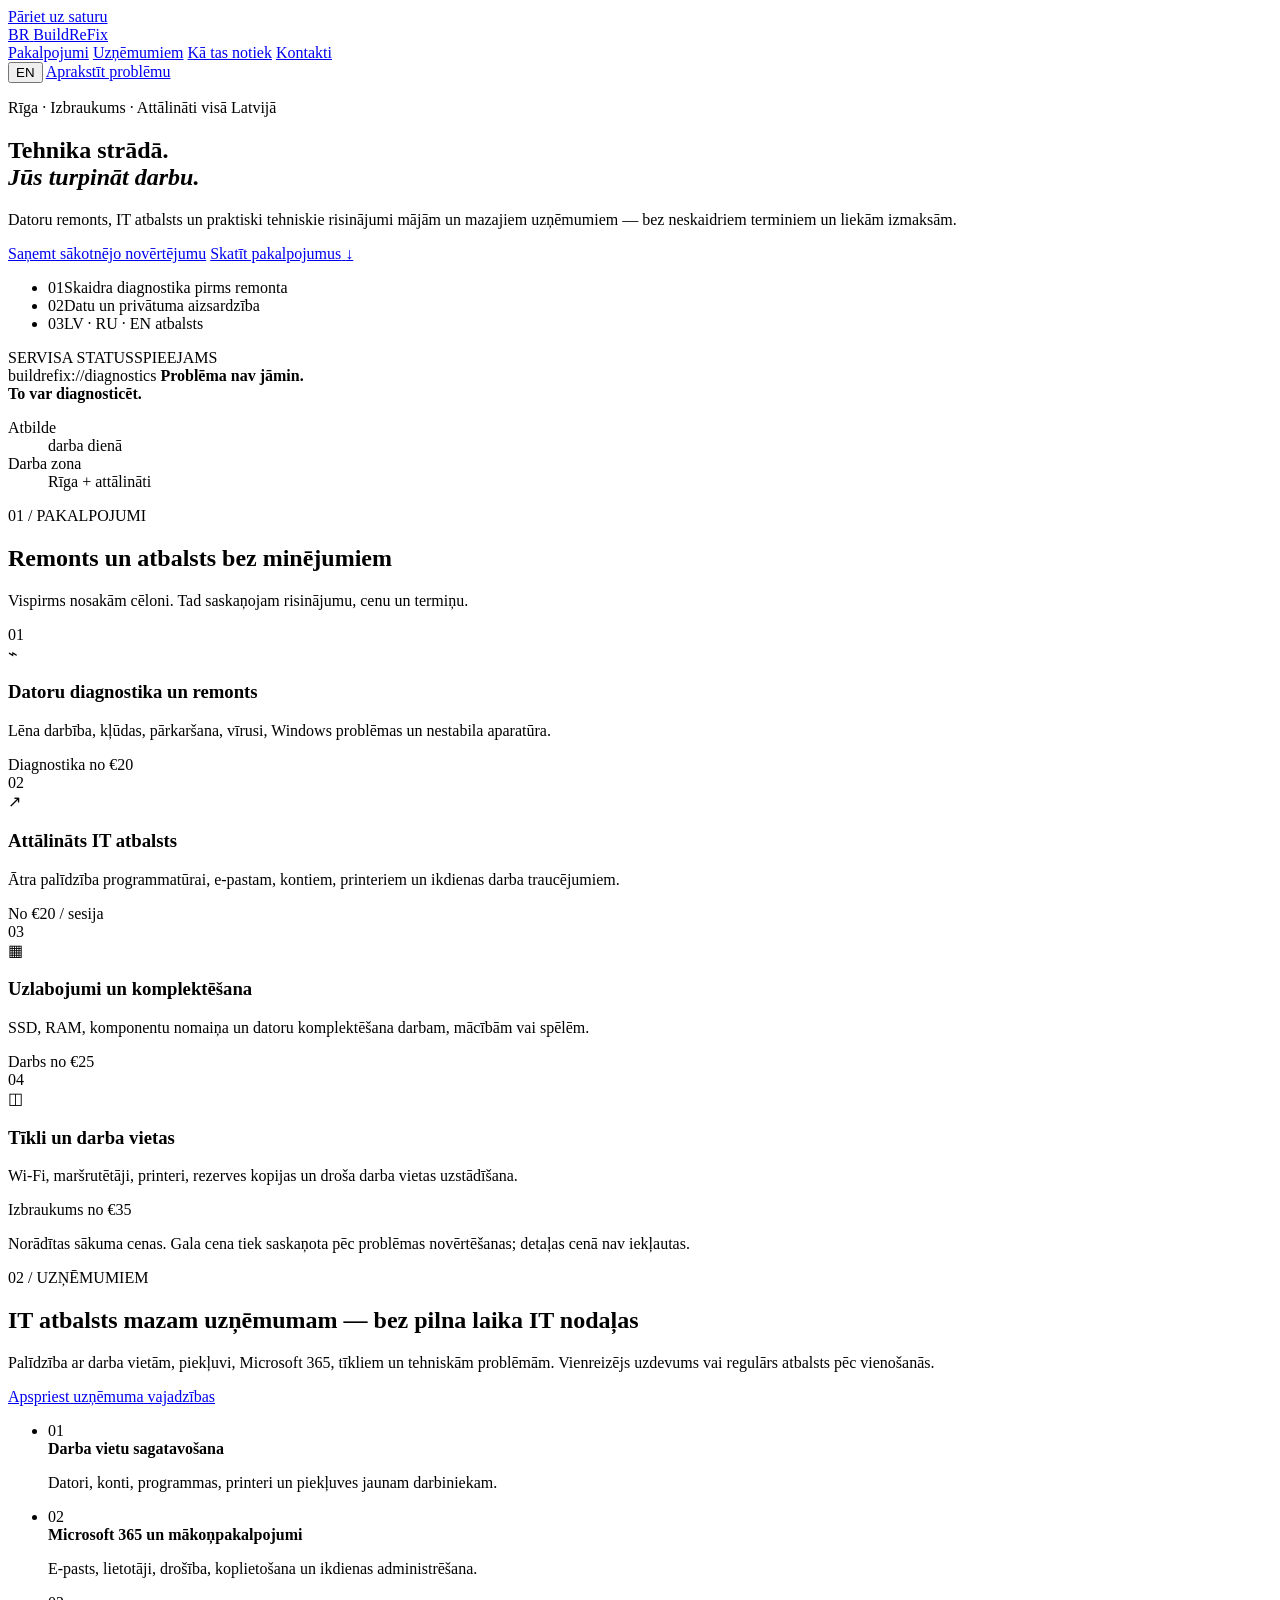
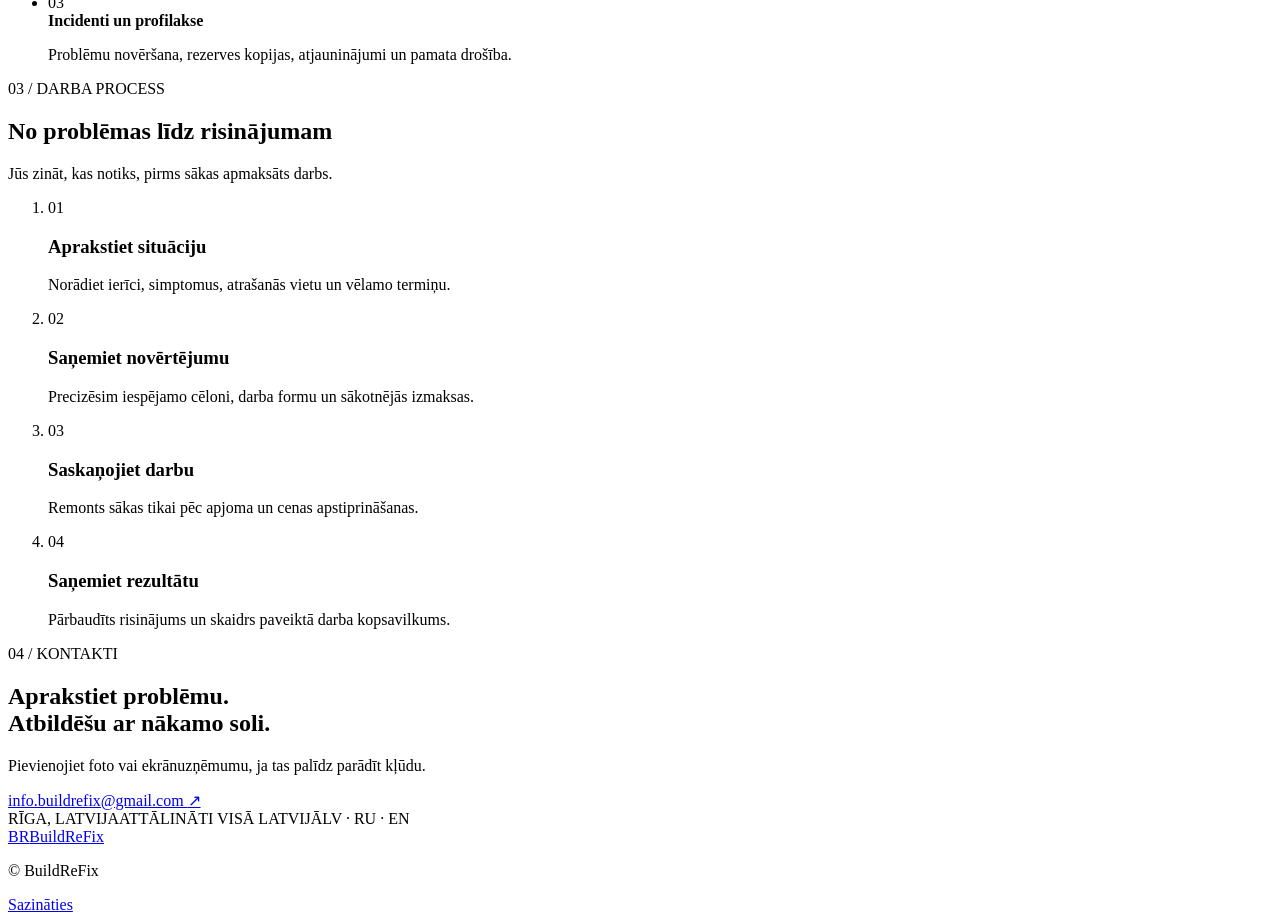
==== index.html @ 912d26d1 "Create Latvia-focused BuildReFix website" ====
<!doctype html>
<html lang="lv">
<head>
  <meta charset="utf-8">
  <meta name="viewport" content="width=device-width, initial-scale=1">
  <meta name="theme-color" content="#07110f">
  <meta name="description" content="BuildReFix — datoru remonts, IT atbalsts un tehniskie risinājumi privātpersonām un uzņēmumiem Rīgā un attālināti visā Latvijā.">
  <title>BuildReFix — IT atbalsts un datoru remonts Latvijā</title>
  <link rel="icon" href="favicon.svg" type="image/svg+xml">
  <link rel="stylesheet" href="styles.css">
  <script src="script.js" defer></script>
</head>
<body>
  <a class="skip-link" href="#main">Pāriet uz saturu</a>
  <header class="site-header">
    <a class="brand" href="#top" aria-label="BuildReFix sākumlapa">
      <span class="brand-mark" aria-hidden="true">BR</span>
      <span>Build<span>ReFix</span></span>
    </a>
    <nav aria-label="Galvenā navigācija">
      <a href="#services" data-i18n="navServices">Pakalpojumi</a>
      <a href="#business" data-i18n="navBusiness">Uzņēmumiem</a>
      <a href="#process" data-i18n="navProcess">Kā tas notiek</a>
      <a href="#contact" data-i18n="navContact">Kontakti</a>
    </nav>
    <div class="header-actions">
      <button class="lang-switch" type="button" aria-label="Switch to English" aria-pressed="false">EN</button>
      <a class="button button-small" href="mailto:info.buildrefix@gmail.com?subject=BuildReFix%20pakalpojuma%20pieprasījums" data-i18n="headerCta">Aprakstīt problēmu</a>
    </div>
  </header>

  <main id="main">
    <section class="hero" id="top">
      <div class="hero-copy">
        <p class="eyebrow"><span></span><span data-i18n="eyebrow">Rīga · Izbraukums · Attālināti visā Latvijā</span></p>
        <h1 data-i18n="heroTitle">Tehnika strādā.<br><em>Jūs turpināt darbu.</em></h1>
        <p class="hero-lead" data-i18n="heroLead">Datoru remonts, IT atbalsts un praktiski tehniskie risinājumi mājām un mazajiem uzņēmumiem — bez neskaidriem terminiem un liekām izmaksām.</p>
        <div class="hero-actions">
          <a class="button" href="mailto:info.buildrefix@gmail.com?subject=BuildReFix%20pakalpojuma%20pieprasījums" data-i18n="heroCta">Saņemt sākotnējo novērtējumu</a>
          <a class="text-link" href="#services"><span data-i18n="viewServices">Skatīt pakalpojumus</span> <span aria-hidden="true">↓</span></a>
        </div>
        <ul class="trust-list" aria-label="Service benefits">
          <li><span>01</span><span data-i18n="trustOne">Skaidra diagnostika pirms remonta</span></li>
          <li><span>02</span><span data-i18n="trustTwo">Datu un privātuma aizsardzība</span></li>
          <li><span>03</span><span data-i18n="trustThree">LV · RU · EN atbalsts</span></li>
        </ul>
      </div>
      <div class="hero-panel" aria-label="BuildReFix service status">
        <div class="panel-top"><span data-i18n="panelLabel">SERVISA STATUSS</span><span class="status"><i></i><span data-i18n="available">PIEEJAMS</span></span></div>
        <div class="diagnostic-display">
          <div class="scan-line"></div>
          <span class="terminal-prompt">buildrefix://diagnostics</span>
          <strong data-i18n="panelTitle">Problēma nav jāmin.<br>To var diagnosticēt.</strong>
          <div class="signal-grid" aria-hidden="true"><i></i><i></i><i></i><i></i><i></i><i></i><i></i><i></i><i></i><i></i><i></i><i></i></div>
        </div>
        <dl class="response-stats">
          <div><dt data-i18n="response">Atbilde</dt><dd data-i18n="responseValue">darba dienā</dd></div>
          <div><dt data-i18n="coverage">Darba zona</dt><dd data-i18n="coverageValue">Rīga + attālināti</dd></div>
        </dl>
      </div>
    </section>

    <section class="section" id="services">
      <div class="section-heading">
        <p class="section-index">01 / <span data-i18n="servicesIndex">PAKALPOJUMI</span></p>
        <div><h2 data-i18n="servicesTitle">Remonts un atbalsts bez minējumiem</h2><p data-i18n="servicesLead">Vispirms nosakām cēloni. Tad saskaņojam risinājumu, cenu un termiņu.</p></div>
      </div>
      <div class="service-grid">
        <article class="service-card featured">
          <span class="service-no">01</span><div class="service-icon" aria-hidden="true">⌁</div>
          <h3 data-i18n="s1Title">Datoru diagnostika un remonts</h3>
          <p data-i18n="s1Text">Lēna darbība, kļūdas, pārkaršana, vīrusi, Windows problēmas un nestabila aparatūra.</p>
          <span class="price" data-i18n="s1Price">Diagnostika no €20</span>
        </article>
        <article class="service-card">
          <span class="service-no">02</span><div class="service-icon" aria-hidden="true">↗</div>
          <h3 data-i18n="s2Title">Attālināts IT atbalsts</h3>
          <p data-i18n="s2Text">Ātra palīdzība programmatūrai, e-pastam, kontiem, printeriem un ikdienas darba traucējumiem.</p>
          <span class="price" data-i18n="s2Price">No €20 / sesija</span>
        </article>
        <article class="service-card">
          <span class="service-no">03</span><div class="service-icon" aria-hidden="true">▦</div>
          <h3 data-i18n="s3Title">Uzlabojumi un komplektēšana</h3>
          <p data-i18n="s3Text">SSD, RAM, komponentu nomaiņa un datoru komplektēšana darbam, mācībām vai spēlēm.</p>
          <span class="price" data-i18n="s3Price">Darbs no €25</span>
        </article>
        <article class="service-card">
          <span class="service-no">04</span><div class="service-icon" aria-hidden="true">◫</div>
          <h3 data-i18n="s4Title">Tīkli un darba vietas</h3>
          <p data-i18n="s4Text">Wi‑Fi, maršrutētāji, printeri, rezerves kopijas un droša darba vietas uzstādīšana.</p>
          <span class="price" data-i18n="s4Price">Izbraukums no €35</span>
        </article>
      </div>
      <p class="price-note" data-i18n="priceNote">Norādītas sākuma cenas. Gala cena tiek saskaņota pēc problēmas novērtēšanas; detaļas cenā nav iekļautas.</p>
    </section>

    <section class="business" id="business">
      <div class="business-copy">
        <p class="section-index light">02 / <span data-i18n="businessIndex">UZŅĒMUMIEM</span></p>
        <h2 data-i18n="businessTitle">IT atbalsts mazam uzņēmumam — bez pilna laika IT nodaļas</h2>
        <p data-i18n="businessLead">Palīdzība ar darba vietām, piekļuvi, Microsoft 365, tīkliem un tehniskām problēmām. Vienreizējs uzdevums vai regulārs atbalsts pēc vienošanās.</p>
        <a class="button button-light" href="mailto:info.buildrefix@gmail.com?subject=BuildReFix%20B2B%20IT%20atbalsts" data-i18n="businessCta">Apspriest uzņēmuma vajadzības</a>
      </div>
      <ul class="business-list">
        <li><span>01</span><div><strong data-i18n="b1Title">Darba vietu sagatavošana</strong><p data-i18n="b1Text">Datori, konti, programmas, printeri un piekļuves jaunam darbiniekam.</p></div></li>
        <li><span>02</span><div><strong data-i18n="b2Title">Microsoft 365 un mākoņpakalpojumi</strong><p data-i18n="b2Text">E-pasts, lietotāji, drošība, koplietošana un ikdienas administrēšana.</p></div></li>
        <li><span>03</span><div><strong data-i18n="b3Title">Incidenti un profilakse</strong><p data-i18n="b3Text">Problēmu novēršana, rezerves kopijas, atjauninājumi un pamata drošība.</p></div></li>
      </ul>
    </section>

    <section class="section process" id="process">
      <div class="section-heading">
        <p class="section-index">03 / <span data-i18n="processIndex">DARBA PROCESS</span></p>
        <div><h2 data-i18n="processTitle">No problēmas līdz risinājumam</h2><p data-i18n="processLead">Jūs zināt, kas notiks, pirms sākas apmaksāts darbs.</p></div>
      </div>
      <ol class="steps">
        <li><span>01</span><h3 data-i18n="p1Title">Aprakstiet situāciju</h3><p data-i18n="p1Text">Norādiet ierīci, simptomus, atrašanās vietu un vēlamo termiņu.</p></li>
        <li><span>02</span><h3 data-i18n="p2Title">Saņemiet novērtējumu</h3><p data-i18n="p2Text">Precizēsim iespējamo cēloni, darba formu un sākotnējās izmaksas.</p></li>
        <li><span>03</span><h3 data-i18n="p3Title">Saskaņojiet darbu</h3><p data-i18n="p3Text">Remonts sākas tikai pēc apjoma un cenas apstiprināšanas.</p></li>
        <li><span>04</span><h3 data-i18n="p4Title">Saņemiet rezultātu</h3><p data-i18n="p4Text">Pārbaudīts risinājums un skaidrs paveiktā darba kopsavilkums.</p></li>
      </ol>
    </section>

    <section class="contact" id="contact">
      <p class="section-index light">04 / <span data-i18n="contactIndex">KONTAKTI</span></p>
      <div class="contact-main">
        <div><h2 data-i18n="contactTitle">Aprakstiet problēmu.<br>Atbildēšu ar nākamo soli.</h2><p data-i18n="contactLead">Pievienojiet foto vai ekrānuzņēmumu, ja tas palīdz parādīt kļūdu.</p></div>
        <a class="email-link" href="mailto:info.buildrefix@gmail.com?subject=BuildReFix%20pakalpojuma%20pieprasījums">info.buildrefix@gmail.com <span aria-hidden="true">↗</span></a>
      </div>
      <div class="contact-meta"><span>RĪGA, LATVIJA</span><span data-i18n="remote">ATTĀLINĀTI VISĀ LATVIJĀ</span><span>LV · RU · EN</span></div>
    </section>
  </main>

  <footer><a class="brand footer-brand" href="#top"><span class="brand-mark">BR</span><span>Build<span>ReFix</span></span></a><p>© <span id="year"></span> BuildReFix</p><a href="mailto:info.buildrefix@gmail.com" data-i18n="footerContact">Sazināties</a></footer>
</body>
</html>
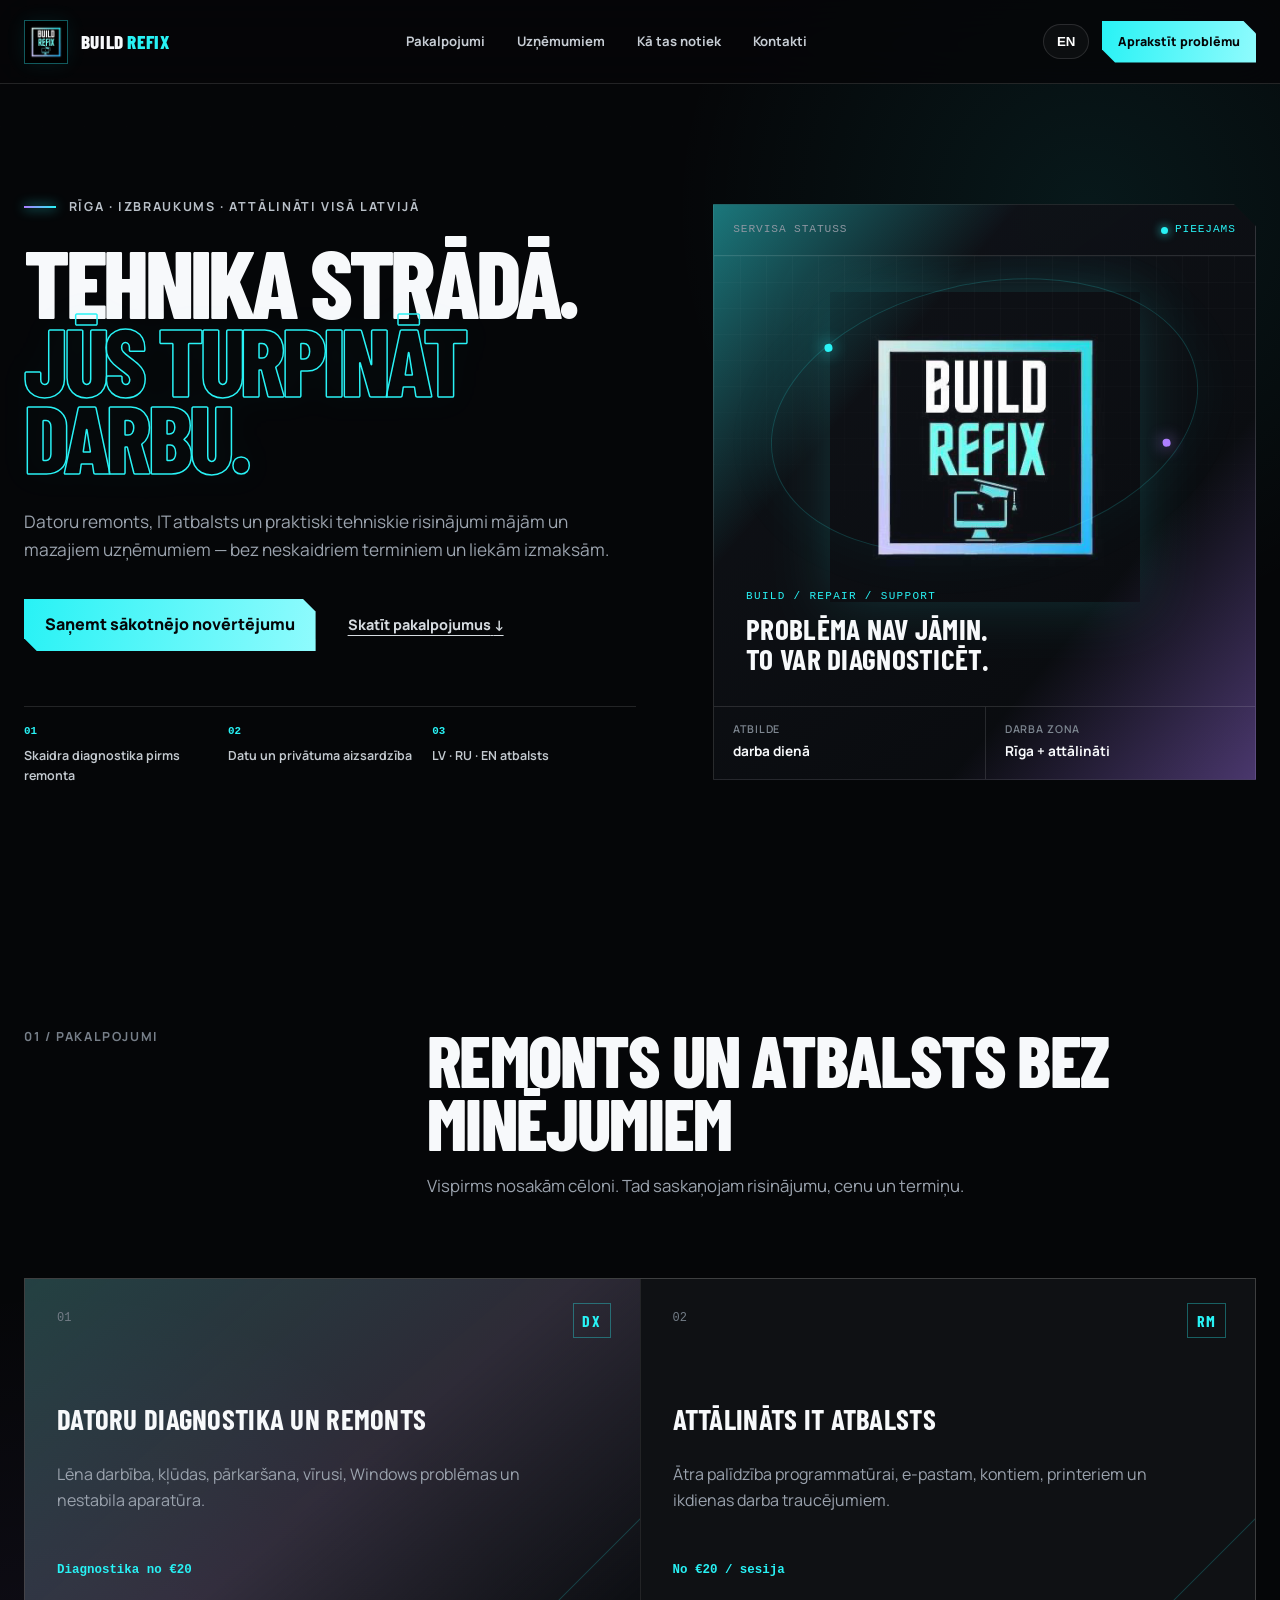
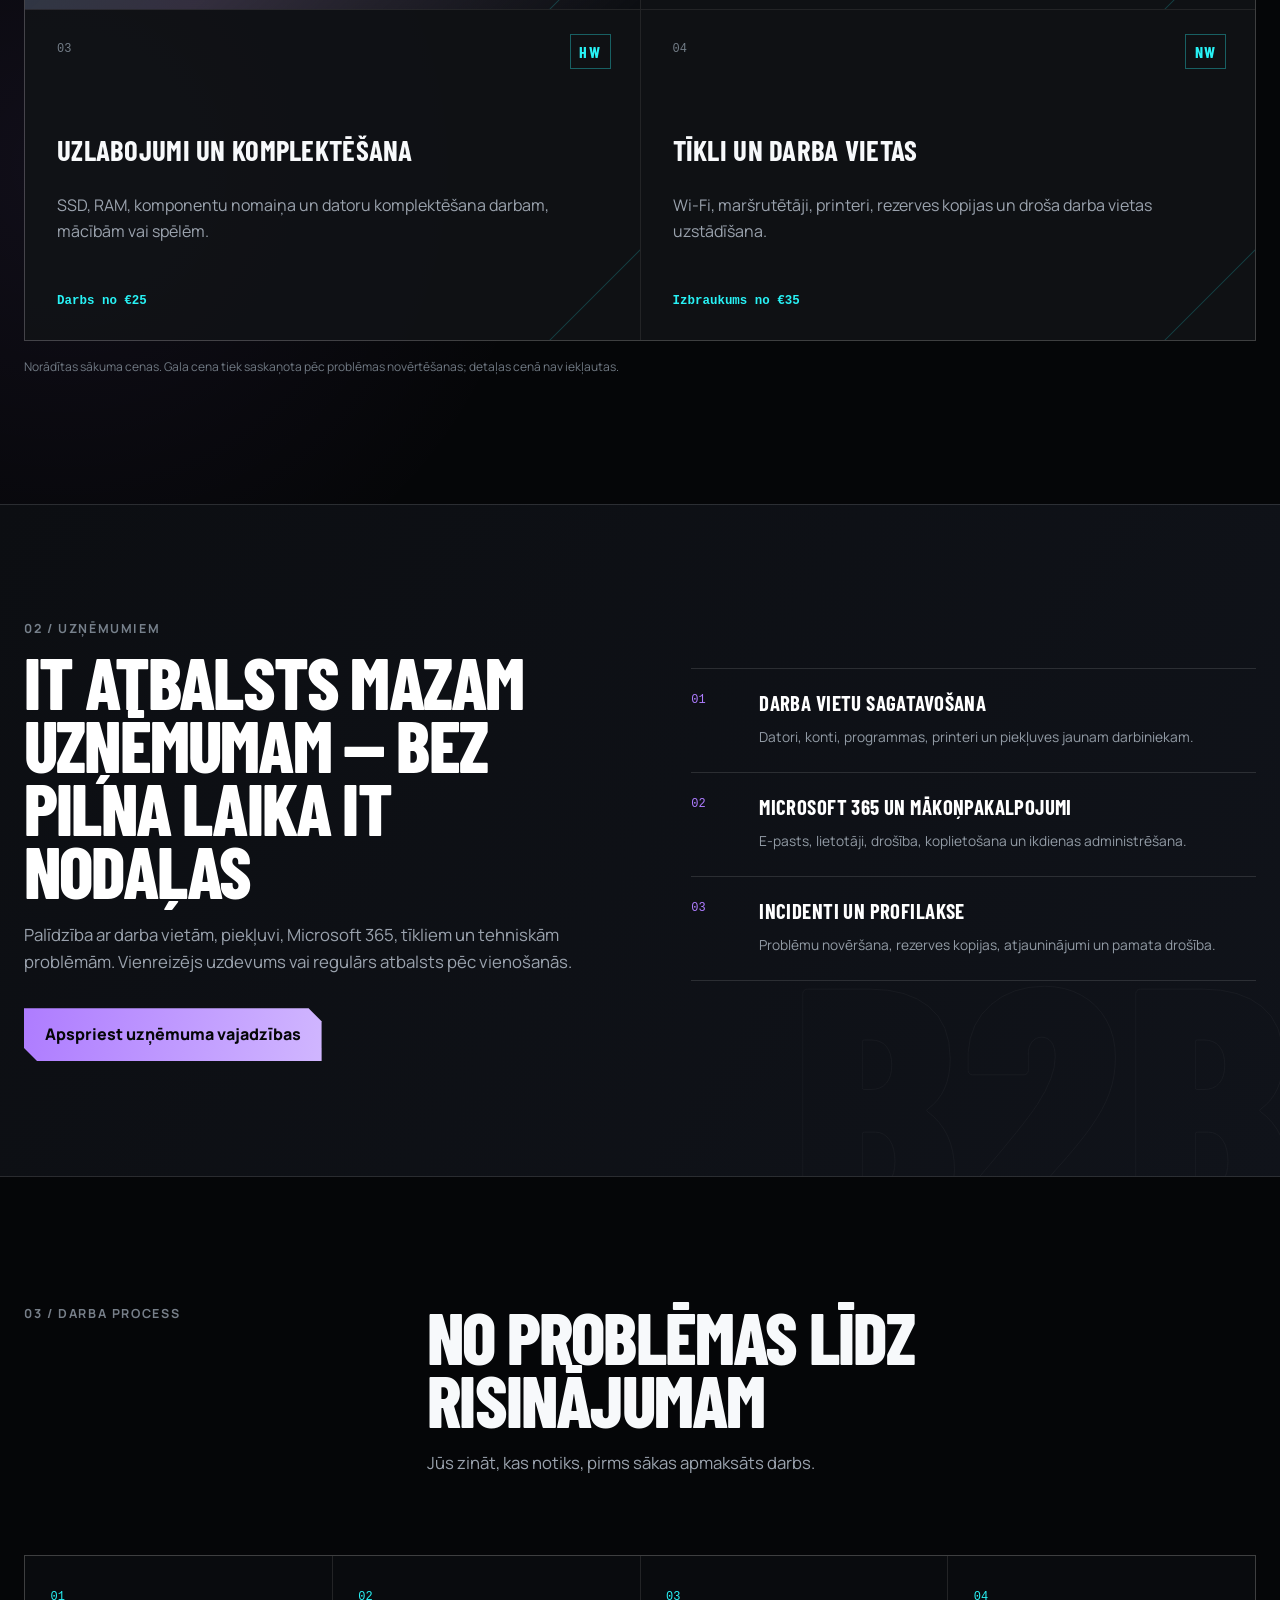
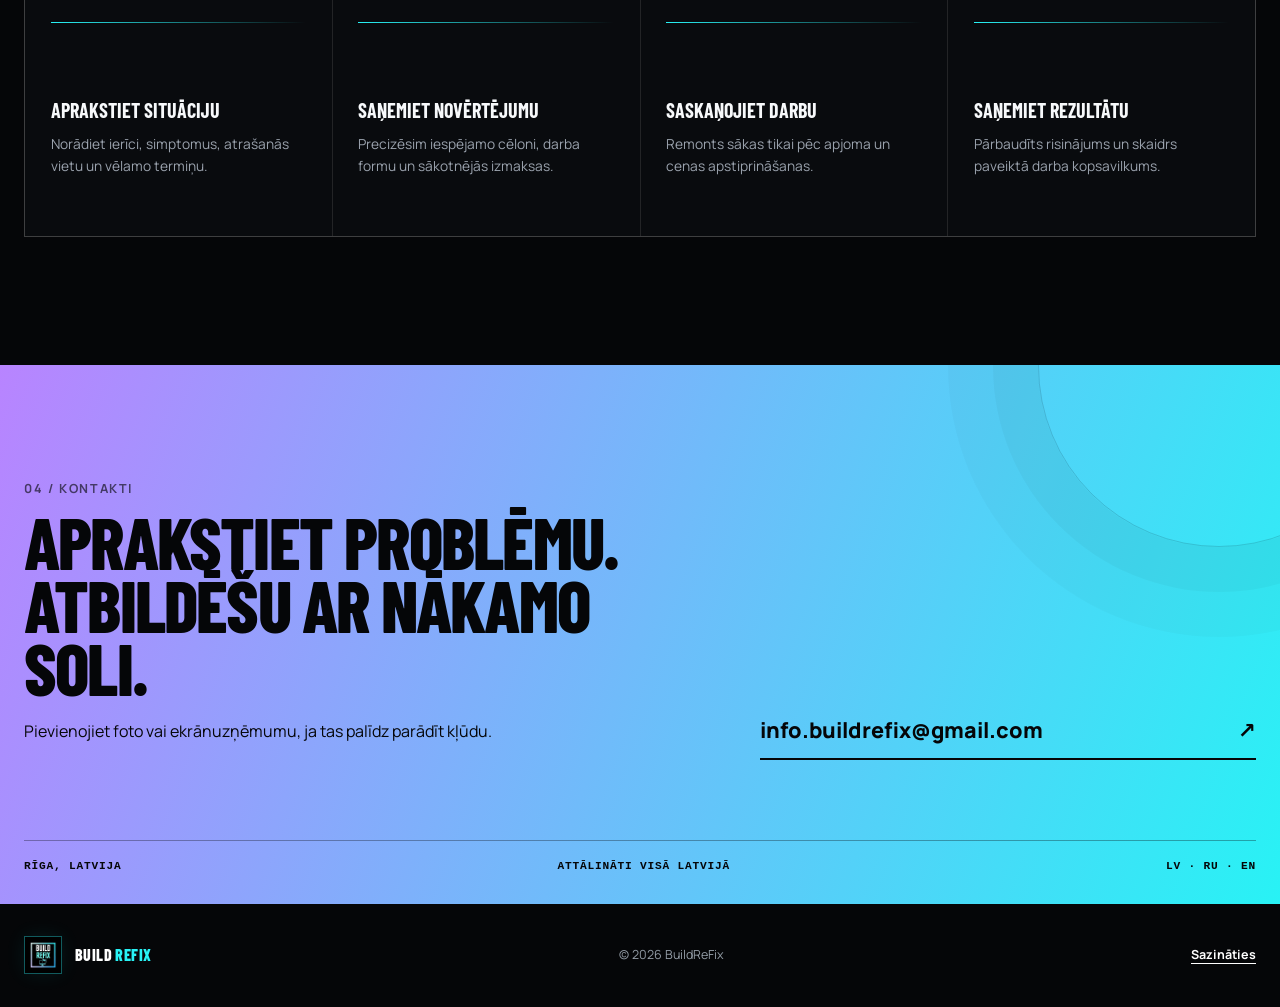
==== commit d057b6a0: "Redesign BuildReFix around original brand identity" ====
--- a/index.html
+++ b/index.html
@@ -3,7 +3,7 @@
 <head>
   <meta charset="utf-8">
   <meta name="viewport" content="width=device-width, initial-scale=1">
-  <meta name="theme-color" content="#07110f">
+  <meta name="theme-color" content="#050608">
   <meta name="description" content="BuildReFix — datoru remonts, IT atbalsts un tehniskie risinājumi privātpersonām un uzņēmumiem Rīgā un attālināti visā Latvijā.">
   <title>BuildReFix — IT atbalsts un datoru remonts Latvijā</title>
   <link rel="icon" href="favicon.svg" type="image/svg+xml">
@@ -14,8 +14,8 @@
   <a class="skip-link" href="#main">Pāriet uz saturu</a>
   <header class="site-header">
     <a class="brand" href="#top" aria-label="BuildReFix sākumlapa">
-      <span class="brand-mark" aria-hidden="true">BR</span>
-      <span>Build<span>ReFix</span></span>
+      <img src="buildrefix-logo.png" alt="" width="44" height="44">
+      <span>BUILD<span>REFIX</span></span>
     </a>
     <nav aria-label="Galvenā navigācija">
       <a href="#services" data-i18n="navServices">Pakalpojumi</a>
@@ -48,10 +48,10 @@
       <div class="hero-panel" aria-label="BuildReFix service status">
         <div class="panel-top"><span data-i18n="panelLabel">SERVISA STATUSS</span><span class="status"><i></i><span data-i18n="available">PIEEJAMS</span></span></div>
         <div class="diagnostic-display">
-          <div class="scan-line"></div>
-          <span class="terminal-prompt">buildrefix://diagnostics</span>
+          <div class="logo-orbit" aria-hidden="true"><span></span><span></span></div>
+          <img class="hero-logo" src="buildrefix-logo.png" width="352" height="352" alt="Build ReFix — technical repairs and IT support">
+          <span class="terminal-prompt">BUILD / REPAIR / SUPPORT</span>
           <strong data-i18n="panelTitle">Problēma nav jāmin.<br>To var diagnosticēt.</strong>
-          <div class="signal-grid" aria-hidden="true"><i></i><i></i><i></i><i></i><i></i><i></i><i></i><i></i><i></i><i></i><i></i><i></i></div>
         </div>
         <dl class="response-stats">
           <div><dt data-i18n="response">Atbilde</dt><dd data-i18n="responseValue">darba dienā</dd></div>
@@ -67,25 +67,25 @@
       </div>
       <div class="service-grid">
         <article class="service-card featured">
-          <span class="service-no">01</span><div class="service-icon" aria-hidden="true">⌁</div>
+          <span class="service-no">01</span><div class="service-icon" aria-hidden="true">DX</div>
           <h3 data-i18n="s1Title">Datoru diagnostika un remonts</h3>
           <p data-i18n="s1Text">Lēna darbība, kļūdas, pārkaršana, vīrusi, Windows problēmas un nestabila aparatūra.</p>
           <span class="price" data-i18n="s1Price">Diagnostika no €20</span>
         </article>
         <article class="service-card">
-          <span class="service-no">02</span><div class="service-icon" aria-hidden="true">↗</div>
+          <span class="service-no">02</span><div class="service-icon" aria-hidden="true">RM</div>
           <h3 data-i18n="s2Title">Attālināts IT atbalsts</h3>
           <p data-i18n="s2Text">Ātra palīdzība programmatūrai, e-pastam, kontiem, printeriem un ikdienas darba traucējumiem.</p>
           <span class="price" data-i18n="s2Price">No €20 / sesija</span>
         </article>
         <article class="service-card">
-          <span class="service-no">03</span><div class="service-icon" aria-hidden="true">▦</div>
+          <span class="service-no">03</span><div class="service-icon" aria-hidden="true">HW</div>
           <h3 data-i18n="s3Title">Uzlabojumi un komplektēšana</h3>
           <p data-i18n="s3Text">SSD, RAM, komponentu nomaiņa un datoru komplektēšana darbam, mācībām vai spēlēm.</p>
           <span class="price" data-i18n="s3Price">Darbs no €25</span>
         </article>
         <article class="service-card">
-          <span class="service-no">04</span><div class="service-icon" aria-hidden="true">◫</div>
+          <span class="service-no">04</span><div class="service-icon" aria-hidden="true">NW</div>
           <h3 data-i18n="s4Title">Tīkli un darba vietas</h3>
           <p data-i18n="s4Text">Wi‑Fi, maršrutētāji, printeri, rezerves kopijas un droša darba vietas uzstādīšana.</p>
           <span class="price" data-i18n="s4Price">Izbraukums no €35</span>
@@ -131,6 +131,6 @@
     </section>
   </main>
 
-  <footer><a class="brand footer-brand" href="#top"><span class="brand-mark">BR</span><span>Build<span>ReFix</span></span></a><p>© <span id="year"></span> BuildReFix</p><a href="mailto:info.buildrefix@gmail.com" data-i18n="footerContact">Sazināties</a></footer>
+  <footer><a class="brand footer-brand" href="#top"><img src="buildrefix-logo.png" alt="" width="40" height="40"><span>BUILD<span>REFIX</span></span></a><p>© <span id="year"></span> BuildReFix</p><a href="mailto:info.buildrefix@gmail.com" data-i18n="footerContact">Sazināties</a></footer>
 </body>
 </html>
--- a/styles.css
+++ b/styles.css
@@ -0,0 +1,3 @@
+@import url('https://fonts.googleapis.com/css2?family=Barlow+Condensed:wght@600;700;800&family=Manrope:wght@400;500;600;700&display=swap');
+
+:root{--bg:#050608;--panel:#0c0e12;--text:#f7f9fb;--muted:#9ba3ae;--line:rgba(255,255,255,.12);--cyan:#28f2f5;--violet:#ae7cff;--max:1280px;--display:"Barlow Condensed",Impact,sans-serif;--body:"Manrope",system-ui,sans-serif}*{box-sizing:border-box}html{scroll-behavior:smooth}body{margin:0;background:var(--bg);color:var(--text);font-family:var(--body);font-size:16px;line-height:1.6;overflow-x:hidden;background-image:radial-gradient(circle at 85% 5%,rgba(40,242,245,.08),transparent 26rem),radial-gradient(circle at 5% 42%,rgba(174,124,255,.07),transparent 30rem)}body:before{content:"";position:fixed;inset:0;pointer-events:none;opacity:.2;background-image:linear-gradient(rgba(255,255,255,.025) 1px,transparent 1px),linear-gradient(90deg,rgba(255,255,255,.025) 1px,transparent 1px);background-size:42px 42px;mask-image:linear-gradient(to bottom,black,transparent 75%)}a{color:inherit}.skip-link{position:fixed;left:1rem;top:-5rem;background:var(--cyan);color:#050608;padding:.75rem 1rem;z-index:99}.skip-link:focus{top:1rem}.site-header{height:84px;display:flex;align-items:center;justify-content:space-between;gap:2rem;padding:0 max(24px,calc((100vw - var(--max))/2));border-bottom:1px solid var(--line);position:sticky;top:0;background:rgba(5,6,8,.8);backdrop-filter:blur(22px);z-index:20}.brand{display:flex;align-items:center;gap:.8rem;text-decoration:none;font:800 1.2rem/1 var(--display);letter-spacing:.035em}.brand img{display:block;width:44px;height:44px;object-fit:cover;border:1px solid rgba(40,242,245,.36);box-shadow:0 0 20px rgba(40,242,245,.08)}.brand>span>span{color:var(--cyan);margin-left:.16em}.site-header nav{display:flex;gap:2rem}.site-header nav a{text-decoration:none;font-size:.82rem;font-weight:700;color:#c7cdd4}.site-header nav a:hover{color:var(--cyan)}.header-actions{display:flex;align-items:center;gap:.8rem}.lang-switch{border:1px solid var(--line);border-radius:99px;background:rgba(255,255,255,.03);color:white;font-weight:750;padding:.55rem .8rem;cursor:pointer}.button{display:inline-flex;justify-content:center;align-items:center;min-height:52px;padding:.85rem 1.3rem;background:linear-gradient(100deg,var(--cyan),#8ffbfd);color:#050608;text-decoration:none;font-weight:800;border:0;clip-path:polygon(0 0,calc(100% - 13px) 0,100% 13px,100% 100%,13px 100%,0 calc(100% - 13px));transition:transform .2s ease,filter .2s ease}.button:hover{transform:translateY(-2px);filter:brightness(1.08)}.button-small{min-height:42px;padding:.55rem 1rem;font-size:.78rem}.hero{max-width:var(--max);min-height:calc(100vh - 84px);margin:auto;display:grid;grid-template-columns:1.06fr .94fr;gap:clamp(3rem,6vw,7rem);align-items:center;padding:clamp(4rem,8vw,7.5rem) 24px}.eyebrow,.section-index{font:700 .78rem/1.4 var(--body);letter-spacing:.13em;text-transform:uppercase}.eyebrow{display:flex;align-items:center;gap:.8rem;color:#b9c0c8}.eyebrow>span:first-child{width:32px;height:2px;background:linear-gradient(90deg,var(--violet),var(--cyan));box-shadow:0 0 12px var(--cyan)}h1,h2,h3,p{margin-top:0}h1{font:800 clamp(4rem,7.4vw,7.4rem)/.82 var(--display);text-transform:uppercase;letter-spacing:-.045em;margin:1.7rem 0 2rem;max-width:790px}h1 em{font-style:normal;color:transparent;-webkit-text-stroke:1.5px var(--cyan);filter:drop-shadow(0 0 15px rgba(40,242,245,.13))}.hero-lead{font-size:1.08rem;max-width:650px;color:var(--muted)}.hero-actions{display:flex;align-items:center;gap:2rem;margin:2.2rem 0 3.4rem}.text-link{font-size:.9rem;font-weight:750;text-underline-offset:5px;color:#d7dce1}.trust-list{list-style:none;padding:0;margin:0;display:grid;grid-template-columns:repeat(3,1fr);border-top:1px solid var(--line)}.trust-list li{padding:1rem .8rem 0 0;font-size:.78rem;font-weight:650;color:#c3c9cf}.trust-list li span{display:block}.trust-list li span:first-child{color:var(--cyan);font-family:monospace;font-size:.68rem;margin-bottom:.35rem}.hero-panel{position:relative;align-self:center;background:linear-gradient(145deg,rgba(17,20,26,.95),rgba(8,10,13,.98));border:1px solid rgba(255,255,255,.14);box-shadow:0 0 0 1px rgba(40,242,245,.04),0 40px 90px rgba(0,0,0,.55);clip-path:polygon(0 0,calc(100% - 22px) 0,100% 22px,100% 100%,0 100%)}.hero-panel:before{content:"";position:absolute;inset:-1px;background:linear-gradient(130deg,rgba(40,242,245,.45),transparent 30%,transparent 70%,rgba(174,124,255,.4));z-index:-1}.panel-top{display:flex;justify-content:space-between;padding:1rem 1.2rem;border-bottom:1px solid var(--line);font-family:monospace;font-size:.7rem;letter-spacing:.08em;color:#8d97a2}.status{display:flex;align-items:center;gap:.45rem;color:var(--cyan)}.status i{width:7px;height:7px;border-radius:50%;background:var(--cyan);box-shadow:0 0 10px var(--cyan)}.diagnostic-display{position:relative;min-height:450px;padding:2rem;overflow:hidden;display:flex;flex-direction:column;justify-content:flex-end}.diagnostic-display:after{content:"";position:absolute;inset:0;background:linear-gradient(rgba(255,255,255,.025) 1px,transparent 1px),linear-gradient(90deg,rgba(255,255,255,.025) 1px,transparent 1px);background-size:26px 26px;mask-image:linear-gradient(to bottom,black,transparent 75%)}.hero-logo{position:absolute;z-index:2;top:8%;left:50%;transform:translateX(-50%);width:min(68%,310px);height:auto;filter:drop-shadow(0 0 28px rgba(40,242,245,.16));mix-blend-mode:screen}.logo-orbit{position:absolute;inset:6% 10% 35%;z-index:1;border:1px solid rgba(40,242,245,.18);border-radius:50%;transform:rotate(-12deg);box-shadow:0 0 60px rgba(40,242,245,.05)}.logo-orbit span{position:absolute;width:8px;height:8px;border-radius:50%;background:var(--cyan);box-shadow:0 0 15px var(--cyan)}.logo-orbit span:first-child{top:11%;left:17%}.logo-orbit span:last-child{right:9%;bottom:24%;background:var(--violet);box-shadow:0 0 15px var(--violet)}.terminal-prompt,.diagnostic-display strong{position:relative;z-index:3}.terminal-prompt{color:var(--cyan);font:11px monospace;letter-spacing:.12em}.diagnostic-display strong{display:block;margin-top:.75rem;font:700 clamp(1.45rem,2.3vw,2.1rem)/1.03 var(--display);text-transform:uppercase;letter-spacing:.01em;max-width:420px}.response-stats{display:grid;grid-template-columns:1fr 1fr;margin:0;border-top:1px solid var(--line)}.response-stats div{padding:1rem 1.2rem}.response-stats div+div{border-left:1px solid var(--line)}.response-stats dt{font:600 .67rem/1.3 var(--body);color:#7e8791;text-transform:uppercase;letter-spacing:.08em}.response-stats dd{margin:.25rem 0 0;font-weight:700;font-size:.85rem}.section{max-width:var(--max);margin:auto;padding:clamp(6rem,10vw,9rem) 24px}.section-heading{display:grid;grid-template-columns:.6fr 1.4fr;gap:3rem;margin-bottom:3.8rem}.section-index{color:#777f89}.section-heading h2,.business h2,.contact h2{font:800 clamp(3rem,5.6vw,5.6rem)/.88 var(--display);text-transform:uppercase;letter-spacing:-.025em;margin-bottom:1.2rem}.section-heading p:not(.section-index){max-width:590px;color:var(--muted);font-size:1.05rem}.service-grid{display:grid;grid-template-columns:repeat(2,1fr);gap:1px;background:var(--line);border:1px solid var(--line)}.service-card{position:relative;padding:2rem;min-height:330px;background:rgba(12,14,18,.86);display:flex;flex-direction:column;overflow:hidden;transition:background .25s ease,transform .25s ease}.service-card:after{content:"";position:absolute;width:180px;height:180px;right:-110px;bottom:-110px;border:1px solid rgba(40,242,245,.2);transform:rotate(45deg)}.service-card:hover{background:#12161d;transform:translateY(-3px)}.service-card.featured{background:linear-gradient(140deg,rgba(40,242,245,.14),rgba(174,124,255,.08) 55%,#0c0e12)}.service-no{font:12px monospace;color:#737d87}.service-icon{position:absolute;right:1.8rem;top:1.5rem;font:700 1rem/1 var(--display);letter-spacing:.08em;color:var(--cyan);padding:.55rem;border:1px solid rgba(40,242,245,.35)}.service-card h3{font:700 1.8rem/1 var(--display);text-transform:uppercase;letter-spacing:.01em;margin-top:5rem;max-width:390px}.service-card p{color:var(--muted);max-width:500px}.price{font:700 .78rem monospace;margin-top:auto;color:var(--cyan)}.price-note{font-size:.75rem;color:#717a84;margin:1rem 0 0}.business{position:relative;background:linear-gradient(125deg,#0c0e12,#10131a);color:white;padding:clamp(6rem,9vw,8rem) max(24px,calc((100vw - var(--max))/2));display:grid;grid-template-columns:1fr 1fr;gap:clamp(3rem,8vw,8rem);border-top:1px solid var(--line);border-bottom:1px solid var(--line);overflow:hidden}.business:after{content:"B2B";position:absolute;right:-.04em;bottom:-.28em;font:800 clamp(14rem,28vw,28rem)/1 var(--display);color:transparent;-webkit-text-stroke:1px rgba(255,255,255,.035);pointer-events:none}.section-index.light{color:#77818c}.business-copy,.business-list{position:relative;z-index:1}.business-copy>p:not(.section-index){color:var(--muted);font-size:1.05rem;max-width:610px}.button-light{margin-top:1rem;background:linear-gradient(100deg,var(--violet),#d0b6ff)}.business-list{list-style:none;padding:0;margin:3rem 0 0;border-top:1px solid var(--line)}.business-list li{display:grid;grid-template-columns:52px 1fr;gap:1rem;padding:1.5rem 0;border-bottom:1px solid var(--line)}.business-list li>span{font:12px monospace;color:var(--violet)}.business-list strong{font:700 1.3rem/1 var(--display);text-transform:uppercase;letter-spacing:.02em}.business-list p{color:#939ca6;margin:.45rem 0 0;font-size:.86rem}.steps{list-style:none;margin:0;padding:0;display:grid;grid-template-columns:repeat(4,1fr);gap:1px;background:var(--line);border:1px solid var(--line)}.steps li{position:relative;padding:1.6rem;min-height:280px;background:#090b0e}.steps li:before{content:"";position:absolute;left:1.6rem;top:4.1rem;width:calc(100% - 3.2rem);height:1px;background:linear-gradient(90deg,var(--cyan),transparent)}.steps li>span{font:12px monospace;color:var(--cyan)}.steps h3{font:700 1.25rem/1 var(--display);text-transform:uppercase;margin:5.8rem 0 .8rem}.steps p{font-size:.86rem;color:var(--muted)}.contact{position:relative;background:linear-gradient(110deg,#b884ff,var(--cyan));color:#050608;padding:clamp(6rem,9vw,8rem) max(24px,calc((100vw - var(--max))/2)) 2rem;overflow:hidden}.contact:after{content:"";position:absolute;width:360px;height:360px;border:1px solid rgba(5,6,8,.15);border-radius:50%;right:-120px;top:-180px;box-shadow:0 0 0 45px rgba(5,6,8,.03),0 0 0 90px rgba(5,6,8,.025)}.contact>*{position:relative;z-index:1}.contact .section-index{color:rgba(5,6,8,.62)}.contact-main{display:grid;grid-template-columns:1.15fr .85fr;gap:4rem;align-items:end}.contact-main p{max-width:550px}.email-link{font-size:clamp(1rem,2vw,1.35rem);font-weight:800;text-decoration:none;border-bottom:2px solid;padding-bottom:.65rem;display:flex;justify-content:space-between;gap:1rem}.contact-meta{display:flex;justify-content:space-between;border-top:1px solid rgba(5,6,8,.32);margin-top:5rem;padding-top:1.2rem;font:700 .7rem monospace;letter-spacing:.07em}footer{max-width:var(--max);margin:auto;padding:2rem 24px;display:flex;justify-content:space-between;align-items:center;font-size:.78rem;color:#939ca6}footer p{margin:0}footer>a:last-child{font-weight:700;text-underline-offset:4px;color:white}.footer-brand{font-size:1rem;color:white}.footer-brand img{width:38px;height:38px}@media(max-width:960px){.site-header nav{display:none}.hero{grid-template-columns:1fr;gap:4rem;min-height:auto}.section-heading,.business,.contact-main{grid-template-columns:1fr}.section-heading{gap:1rem}.trust-list{grid-template-columns:1fr}.trust-list li{display:grid;grid-template-columns:32px 1fr}.business-list{margin-top:0}.steps{grid-template-columns:repeat(2,1fr)}.hero-panel{max-width:660px;width:100%;justify-self:center}.diagnostic-display{min-height:420px}}@media(max-width:620px){.site-header{height:72px;padding:0 16px}.brand img{width:39px;height:39px}.header-actions .button{display:none}.hero,.section{padding-left:16px;padding-right:16px}.hero{padding-top:3.2rem}h1{font-size:clamp(3.5rem,17vw,5.4rem)}.hero-actions{align-items:flex-start;flex-direction:column;gap:1.3rem}.button{width:100%}.diagnostic-display{min-height:350px;padding:1.4rem}.hero-logo{width:min(72%,270px)}.service-grid,.steps{grid-template-columns:1fr}.service-card{min-height:285px}.business,.contact{padding-left:16px;padding-right:16px}.contact-meta{gap:1rem;align-items:flex-start;flex-direction:column}.email-link{word-break:break-all}footer{padding:1.5rem 16px;gap:1rem;flex-wrap:wrap}}@media(prefers-reduced-motion:reduce){html{scroll-behavior:auto}.button,.service-card{transition:none}}
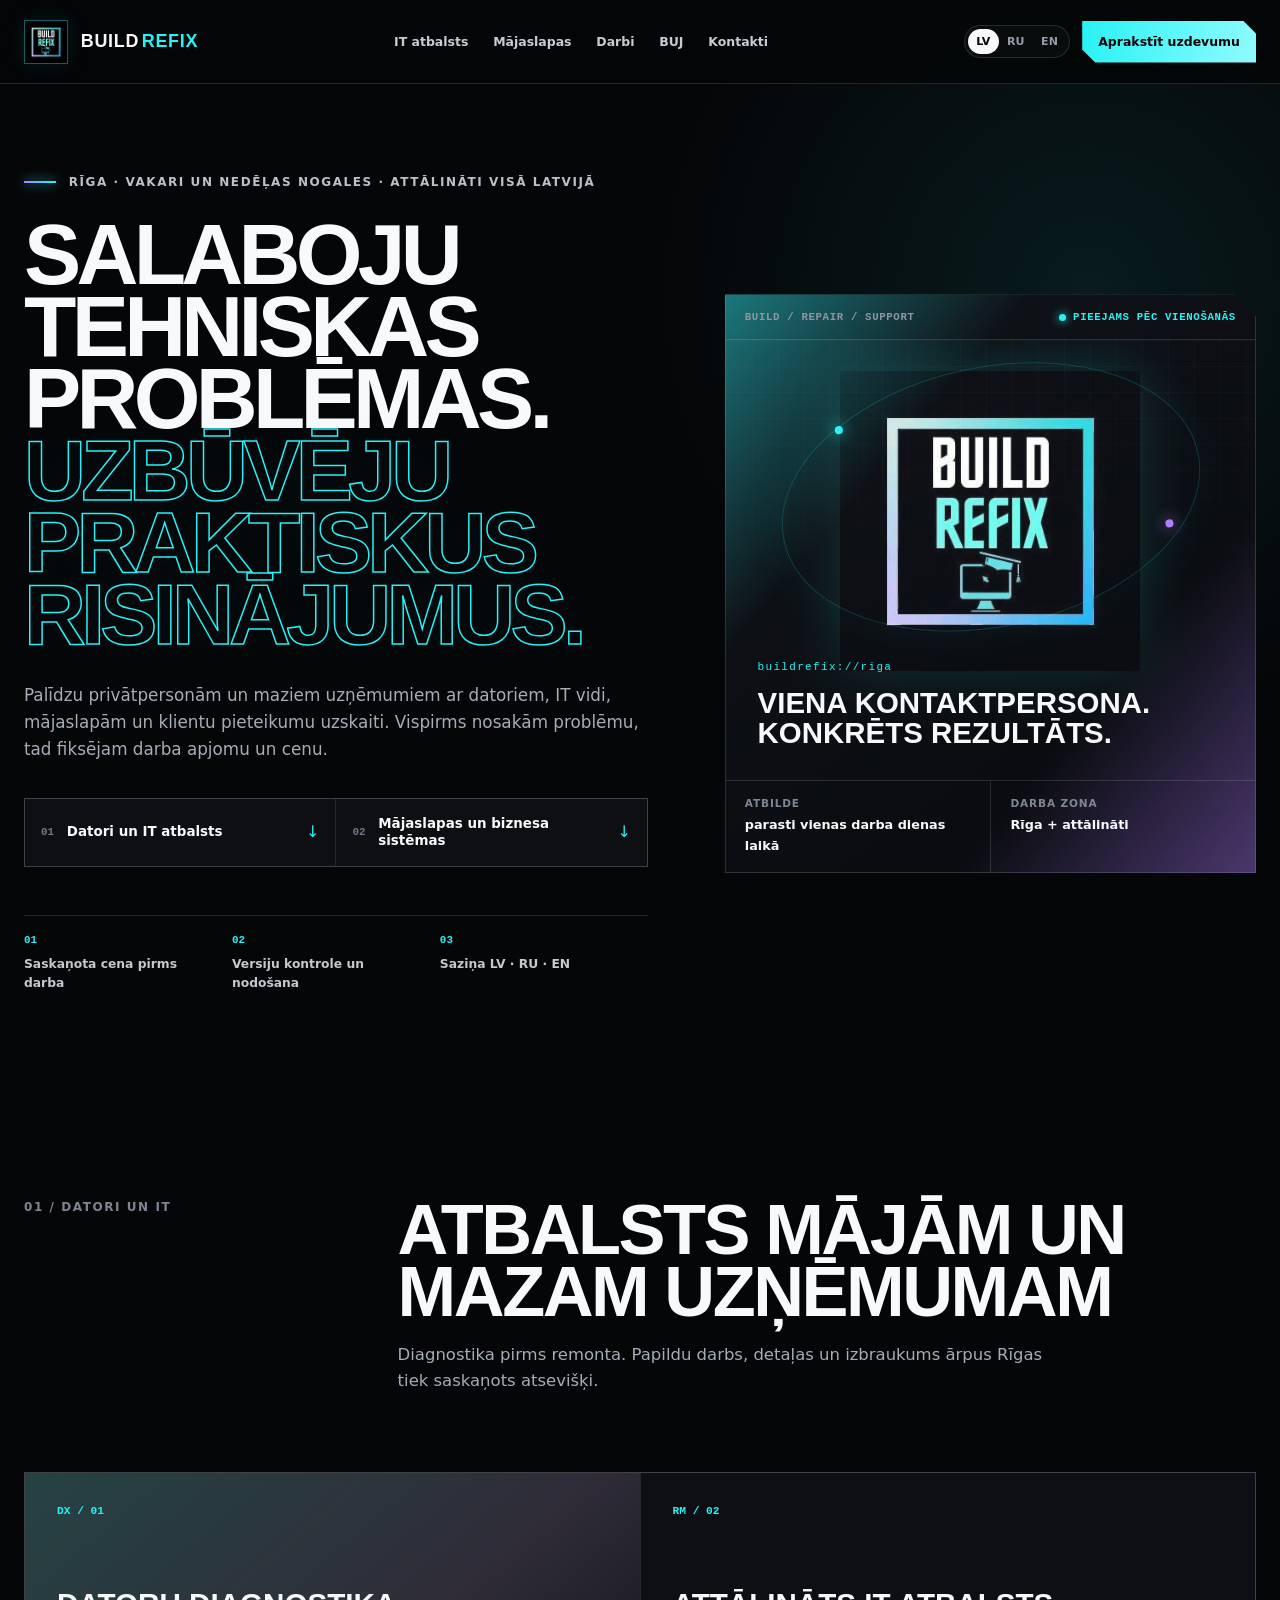
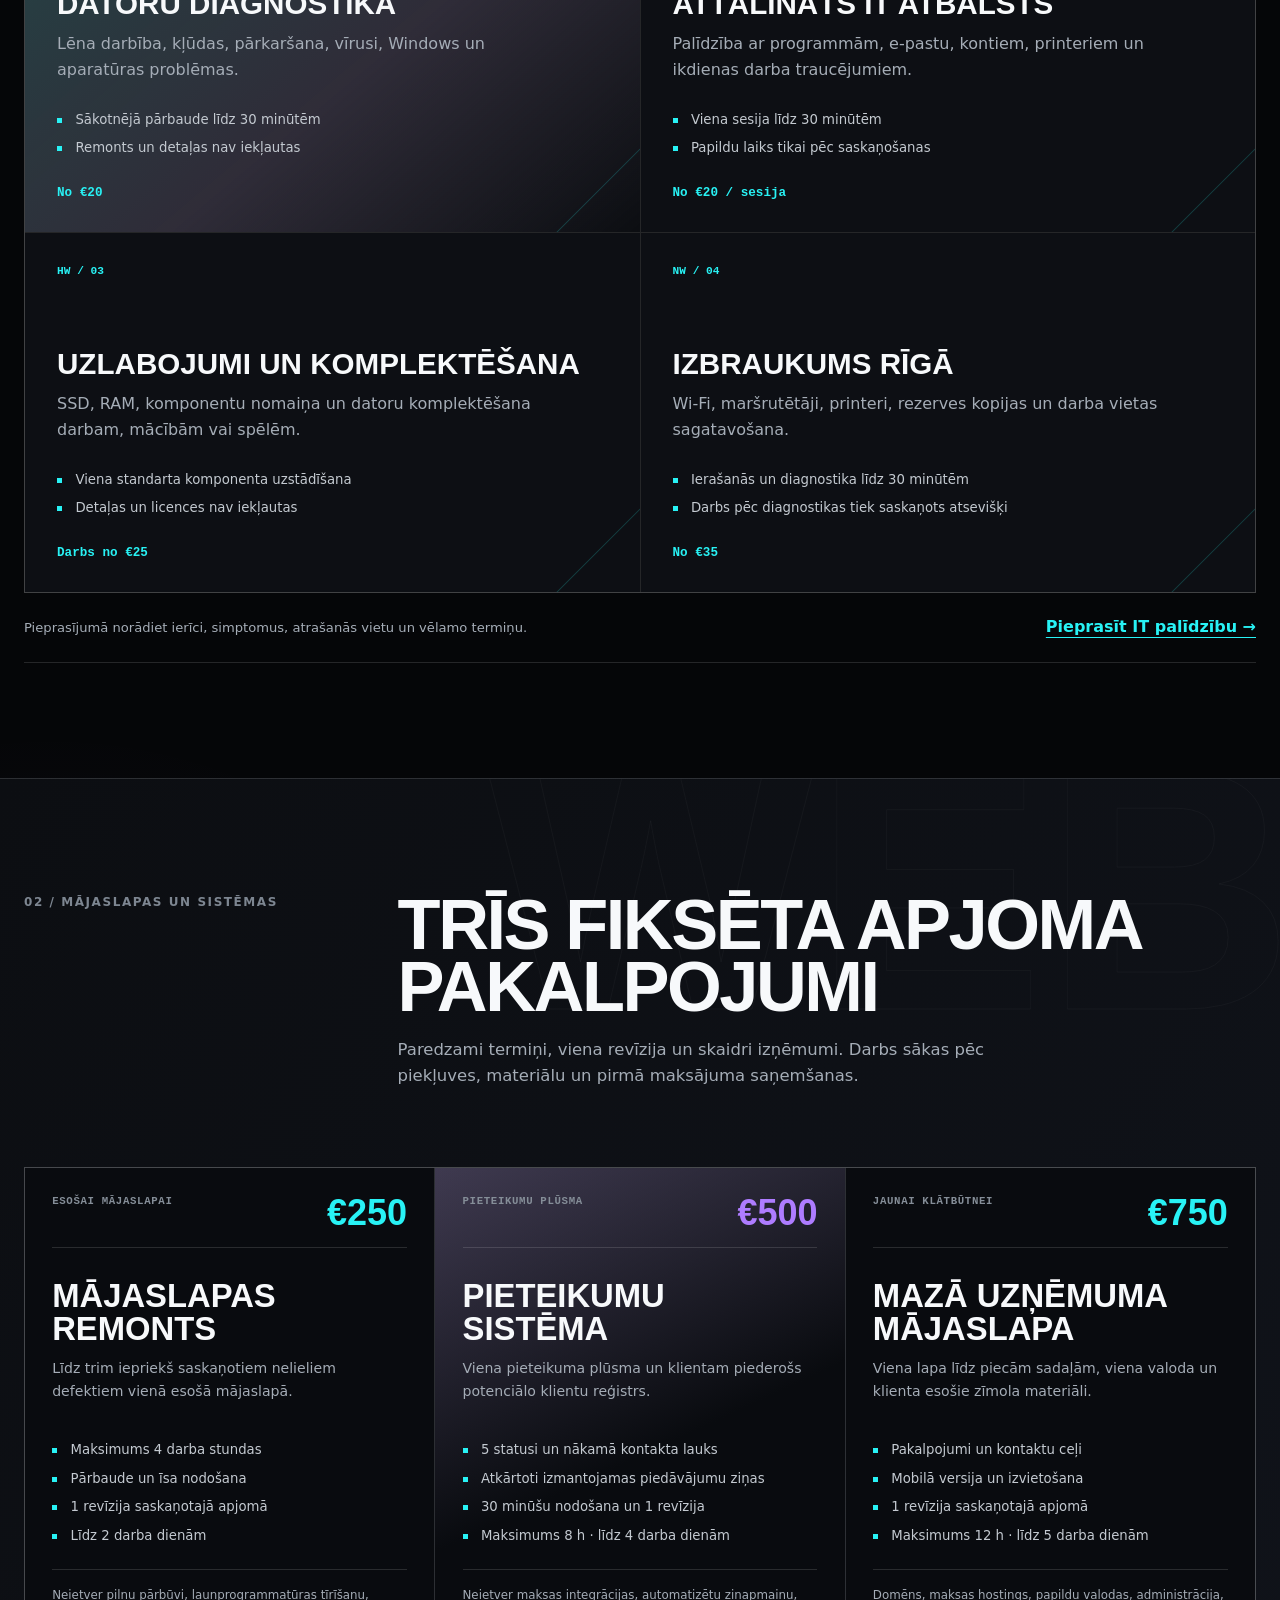
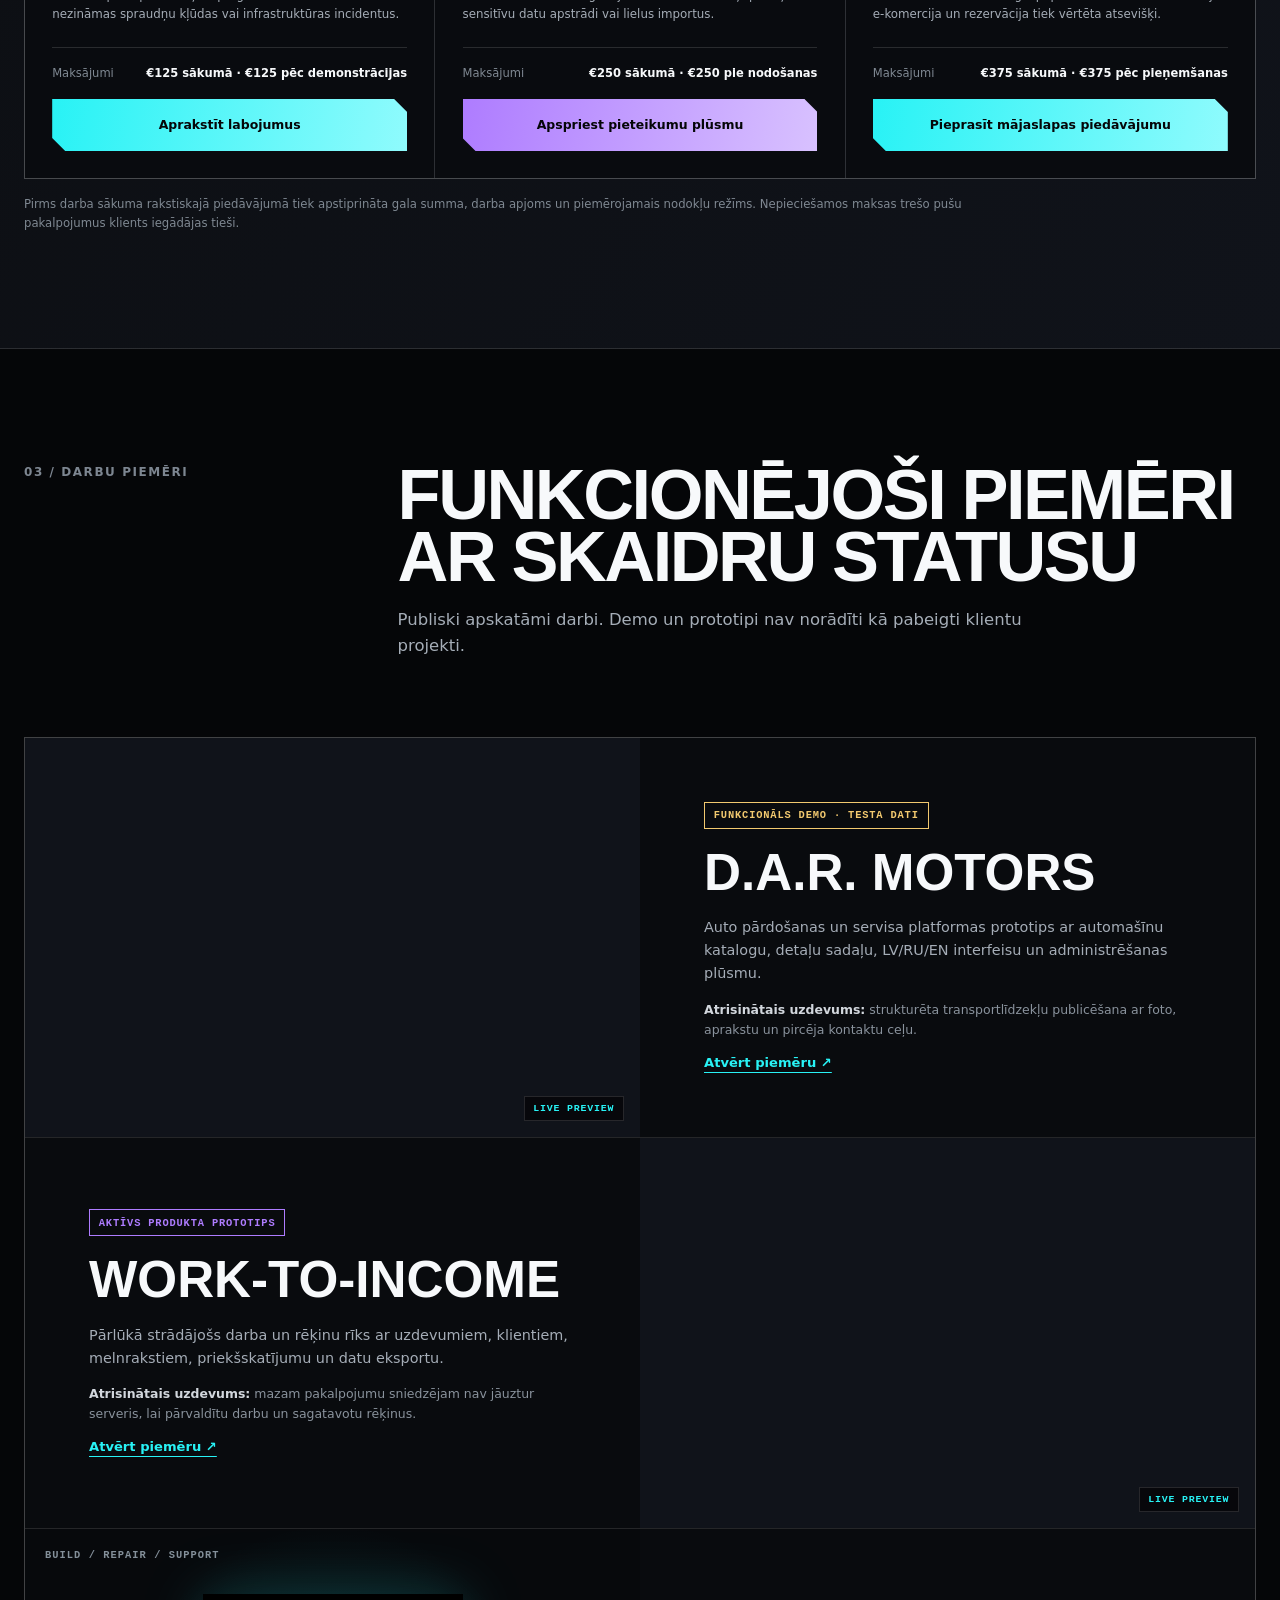
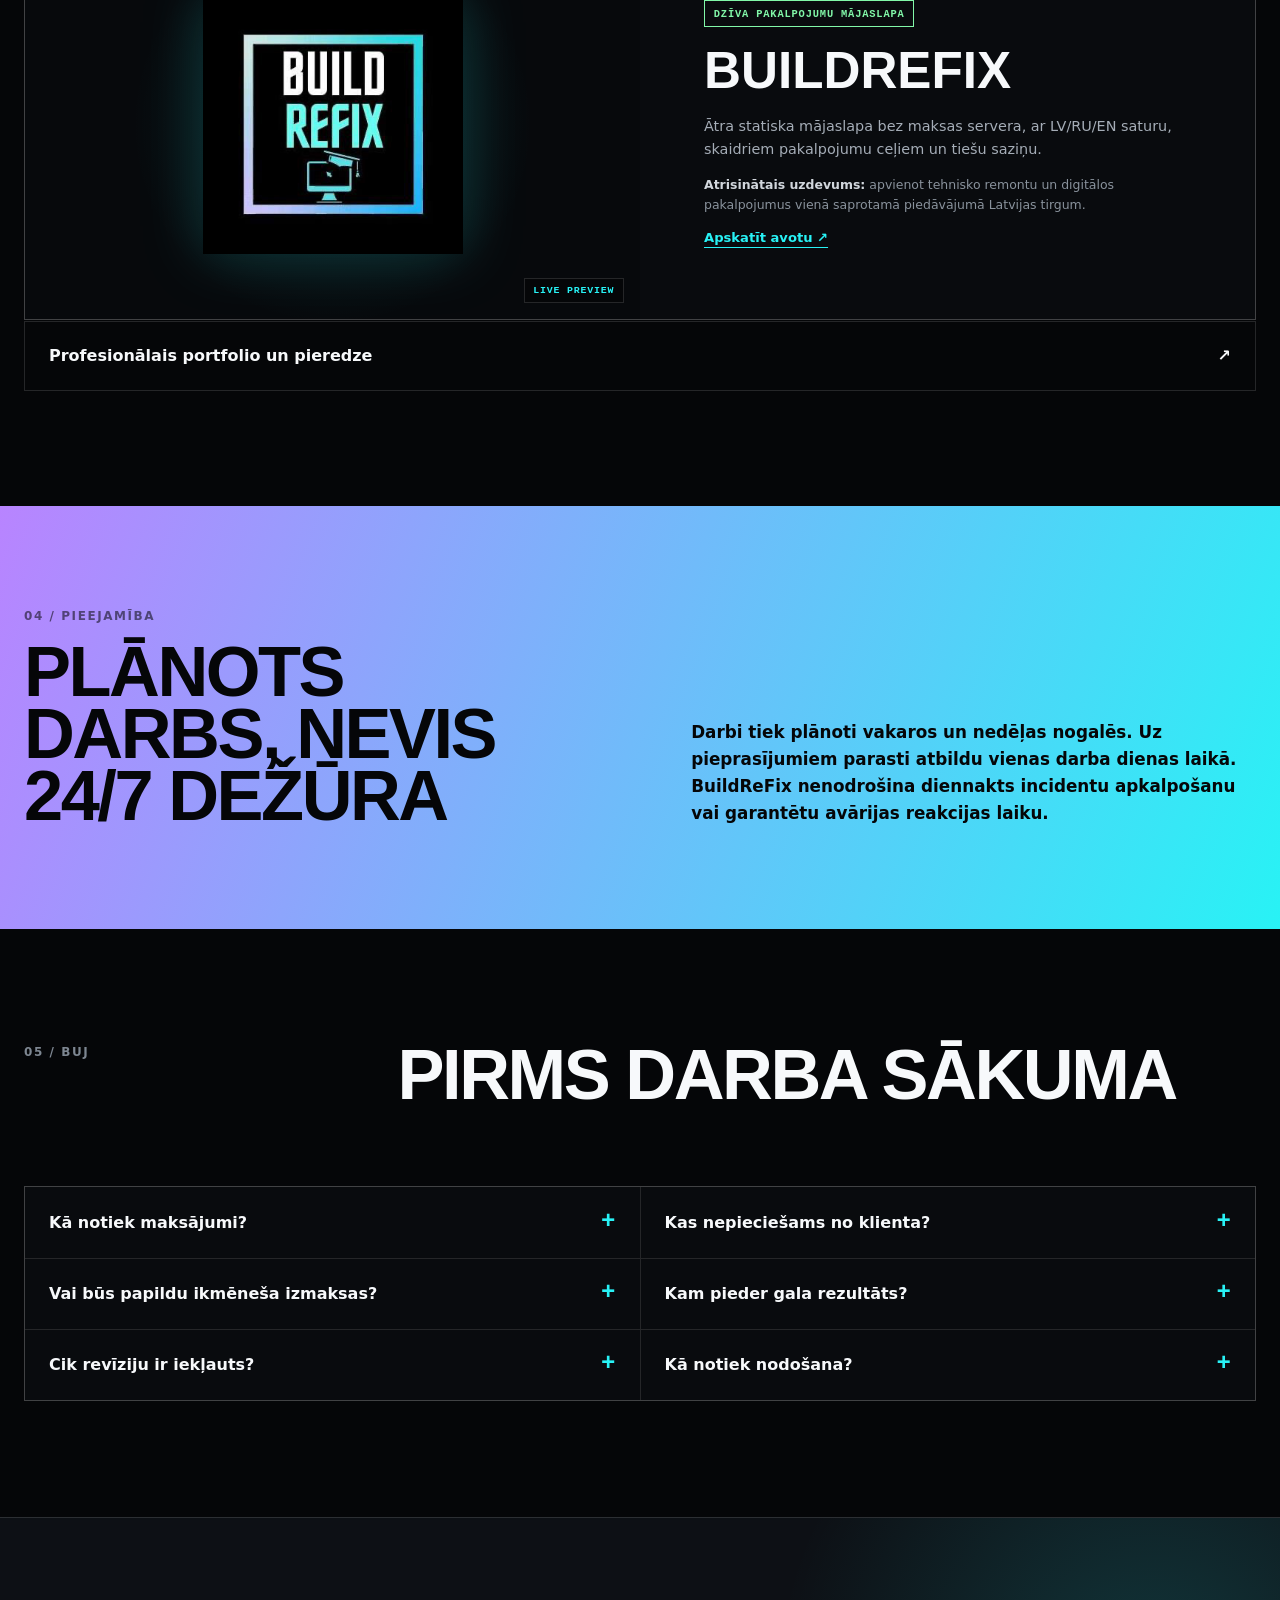
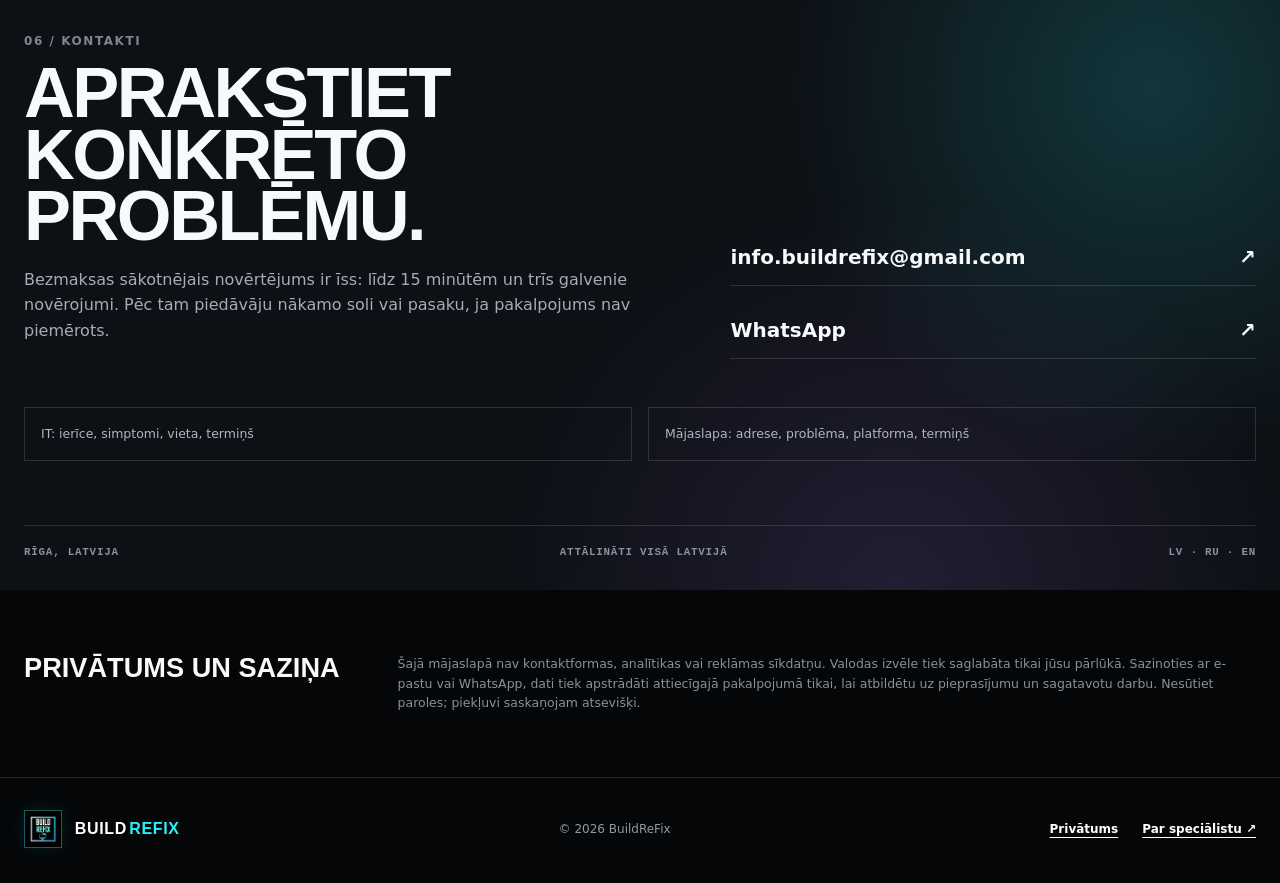
==== commit 5ed00ae0: "Add fixed-scope services and trilingual enquiry paths" ====
--- a/index.html
+++ b/index.html
@@ -4,133 +4,277 @@
   <meta charset="utf-8">
   <meta name="viewport" content="width=device-width, initial-scale=1">
   <meta name="theme-color" content="#050608">
-  <meta name="description" content="BuildReFix — datoru remonts, IT atbalsts un tehniskie risinājumi privātpersonām un uzņēmumiem Rīgā un attālināti visā Latvijā.">
-  <title>BuildReFix — IT atbalsts un datoru remonts Latvijā</title>
+  <meta name="description" content="BuildReFix — datoru remonts, IT atbalsts, mājaslapu labošana un biznesa sistēmas Rīgā un attālināti visā Latvijā.">
+  <title>BuildReFix — IT atbalsts un mājaslapu risinājumi</title>
   <link rel="icon" href="favicon.svg" type="image/svg+xml">
   <link rel="stylesheet" href="styles.css">
   <script src="script.js" defer></script>
 </head>
 <body>
-  <a class="skip-link" href="#main">Pāriet uz saturu</a>
+  <a class="skip-link" href="#main" data-i18n="skipLink">Pāriet uz saturu</a>
+
   <header class="site-header">
     <a class="brand" href="#top" aria-label="BuildReFix sākumlapa">
       <img src="buildrefix-logo.png" alt="" width="44" height="44">
       <span>BUILD<span>REFIX</span></span>
     </a>
-    <nav aria-label="Galvenā navigācija">
-      <a href="#services" data-i18n="navServices">Pakalpojumi</a>
-      <a href="#business" data-i18n="navBusiness">Uzņēmumiem</a>
-      <a href="#process" data-i18n="navProcess">Kā tas notiek</a>
+    <nav class="main-nav" id="main-nav" aria-label="Galvenā navigācija">
+      <a href="#it-support" data-i18n="navIT">IT atbalsts</a>
+      <a href="#digital-services" data-i18n="navDigital">Mājaslapas</a>
+      <a href="#work" data-i18n="navWork">Darbi</a>
+      <a href="#faq" data-i18n="navFaq">BUJ</a>
       <a href="#contact" data-i18n="navContact">Kontakti</a>
     </nav>
     <div class="header-actions">
-      <button class="lang-switch" type="button" aria-label="Switch to English" aria-pressed="false">EN</button>
-      <a class="button button-small" href="mailto:info.buildrefix@gmail.com?subject=BuildReFix%20pakalpojuma%20pieprasījums" data-i18n="headerCta">Aprakstīt problēmu</a>
+      <div class="language-picker" role="group" aria-label="Valoda">
+        <button type="button" data-lang="lv" aria-pressed="true">LV</button>
+        <button type="button" data-lang="ru" aria-pressed="false">RU</button>
+        <button type="button" data-lang="en" aria-pressed="false">EN</button>
+      </div>
+      <button class="menu-toggle" type="button" aria-controls="main-nav" aria-expanded="false">
+        <span></span><span></span><span></span><span class="sr-only" data-i18n="menu">Izvēlne</span>
+      </button>
+      <a class="button button-small header-cta" href="#contact" data-i18n="headerCta">Aprakstīt uzdevumu</a>
     </div>
   </header>
 
   <main id="main">
     <section class="hero" id="top">
       <div class="hero-copy">
-        <p class="eyebrow"><span></span><span data-i18n="eyebrow">Rīga · Izbraukums · Attālināti visā Latvijā</span></p>
-        <h1 data-i18n="heroTitle">Tehnika strādā.<br><em>Jūs turpināt darbu.</em></h1>
-        <p class="hero-lead" data-i18n="heroLead">Datoru remonts, IT atbalsts un praktiski tehniskie risinājumi mājām un mazajiem uzņēmumiem — bez neskaidriem terminiem un liekām izmaksām.</p>
-        <div class="hero-actions">
-          <a class="button" href="mailto:info.buildrefix@gmail.com?subject=BuildReFix%20pakalpojuma%20pieprasījums" data-i18n="heroCta">Saņemt sākotnējo novērtējumu</a>
-          <a class="text-link" href="#services"><span data-i18n="viewServices">Skatīt pakalpojumus</span> <span aria-hidden="true">↓</span></a>
-        </div>
-        <ul class="trust-list" aria-label="Service benefits">
-          <li><span>01</span><span data-i18n="trustOne">Skaidra diagnostika pirms remonta</span></li>
-          <li><span>02</span><span data-i18n="trustTwo">Datu un privātuma aizsardzība</span></li>
-          <li><span>03</span><span data-i18n="trustThree">LV · RU · EN atbalsts</span></li>
+        <p class="eyebrow"><span></span><span data-i18n="eyebrow">Rīga · Vakari un nedēļas nogales · Attālināti visā Latvijā</span></p>
+        <h1 data-i18n="heroTitle">Salaboju tehniskas problēmas.<br><em>Uzbūvēju praktiskus risinājumus.</em></h1>
+        <p class="hero-lead" data-i18n="heroLead">Palīdzu privātpersonām un maziem uzņēmumiem ar datoriem, IT vidi, mājaslapām un klientu pieteikumu uzskaiti. Vispirms nosakām problēmu, tad fiksējam darba apjomu un cenu.</p>
+        <div class="path-actions">
+          <a class="path-card" href="#it-support">
+            <span class="path-no">01</span>
+            <strong data-i18n="pathIT">Datori un IT atbalsts</strong>
+            <span aria-hidden="true">↓</span>
+          </a>
+          <a class="path-card" href="#digital-services">
+            <span class="path-no">02</span>
+            <strong data-i18n="pathDigital">Mājaslapas un biznesa sistēmas</strong>
+            <span aria-hidden="true">↓</span>
+          </a>
+        </div>
+        <ul class="trust-list" aria-label="Pakalpojumu priekšrocības">
+          <li><span>01</span><span data-i18n="trustOne">Saskaņota cena pirms darba</span></li>
+          <li><span>02</span><span data-i18n="trustTwo">Versiju kontrole un nodošana</span></li>
+          <li><span>03</span><span data-i18n="trustThree">Saziņa LV · RU · EN</span></li>
         </ul>
       </div>
-      <div class="hero-panel" aria-label="BuildReFix service status">
-        <div class="panel-top"><span data-i18n="panelLabel">SERVISA STATUSS</span><span class="status"><i></i><span data-i18n="available">PIEEJAMS</span></span></div>
+      <div class="hero-panel" aria-label="BuildReFix">
+        <div class="panel-top"><span>BUILD / REPAIR / SUPPORT</span><span class="status"><i></i><span data-i18n="availabilityShort">PIEEJAMS PĒC VIENOŠANĀS</span></span></div>
         <div class="diagnostic-display">
           <div class="logo-orbit" aria-hidden="true"><span></span><span></span></div>
-          <img class="hero-logo" src="buildrefix-logo.png" width="352" height="352" alt="Build ReFix — technical repairs and IT support">
-          <span class="terminal-prompt">BUILD / REPAIR / SUPPORT</span>
-          <strong data-i18n="panelTitle">Problēma nav jāmin.<br>To var diagnosticēt.</strong>
+          <img class="hero-logo" src="buildrefix-logo.png" width="352" height="352" alt="BuildReFix">
+          <div class="panel-message">
+            <span class="terminal-prompt">buildrefix://riga</span>
+            <strong data-i18n="panelTitle">Viena kontaktpersona.<br>Konkrēts rezultāts.</strong>
+          </div>
         </div>
         <dl class="response-stats">
-          <div><dt data-i18n="response">Atbilde</dt><dd data-i18n="responseValue">darba dienā</dd></div>
+          <div><dt data-i18n="response">Atbilde</dt><dd data-i18n="responseValue">parasti vienas darba dienas laikā</dd></div>
           <div><dt data-i18n="coverage">Darba zona</dt><dd data-i18n="coverageValue">Rīga + attālināti</dd></div>
         </dl>
       </div>
     </section>
 
-    <section class="section" id="services">
+    <section class="section" id="it-support">
       <div class="section-heading">
-        <p class="section-index">01 / <span data-i18n="servicesIndex">PAKALPOJUMI</span></p>
-        <div><h2 data-i18n="servicesTitle">Remonts un atbalsts bez minējumiem</h2><p data-i18n="servicesLead">Vispirms nosakām cēloni. Tad saskaņojam risinājumu, cenu un termiņu.</p></div>
+        <p class="section-index">01 / <span data-i18n="itIndex">DATORI UN IT</span></p>
+        <div>
+          <h2 data-i18n="itTitle">Atbalsts mājām un mazam uzņēmumam</h2>
+          <p data-i18n="itLead">Diagnostika pirms remonta. Papildu darbs, detaļas un izbraukums ārpus Rīgas tiek saskaņots atsevišķi.</p>
+        </div>
       </div>
       <div class="service-grid">
         <article class="service-card featured">
-          <span class="service-no">01</span><div class="service-icon" aria-hidden="true">DX</div>
-          <h3 data-i18n="s1Title">Datoru diagnostika un remonts</h3>
-          <p data-i18n="s1Text">Lēna darbība, kļūdas, pārkaršana, vīrusi, Windows problēmas un nestabila aparatūra.</p>
-          <span class="price" data-i18n="s1Price">Diagnostika no €20</span>
+          <span class="service-no">DX / 01</span>
+          <h3 data-i18n="s1Title">Datoru diagnostika</h3>
+          <p data-i18n="s1Text">Lēna darbība, kļūdas, pārkaršana, vīrusi, Windows un aparatūras problēmas.</p>
+          <ul><li data-i18n="s1Scope">Sākotnējā pārbaude līdz 30 minūtēm</li><li data-i18n="s1Exclude">Remonts un detaļas nav iekļautas</li></ul>
+          <span class="price" data-i18n="s1Price">No €20</span>
         </article>
         <article class="service-card">
-          <span class="service-no">02</span><div class="service-icon" aria-hidden="true">RM</div>
+          <span class="service-no">RM / 02</span>
           <h3 data-i18n="s2Title">Attālināts IT atbalsts</h3>
-          <p data-i18n="s2Text">Ātra palīdzība programmatūrai, e-pastam, kontiem, printeriem un ikdienas darba traucējumiem.</p>
+          <p data-i18n="s2Text">Palīdzība ar programmām, e-pastu, kontiem, printeriem un ikdienas darba traucējumiem.</p>
+          <ul><li data-i18n="s2Scope">Viena sesija līdz 30 minūtēm</li><li data-i18n="s2Exclude">Papildu laiks tikai pēc saskaņošanas</li></ul>
           <span class="price" data-i18n="s2Price">No €20 / sesija</span>
         </article>
         <article class="service-card">
-          <span class="service-no">03</span><div class="service-icon" aria-hidden="true">HW</div>
+          <span class="service-no">HW / 03</span>
           <h3 data-i18n="s3Title">Uzlabojumi un komplektēšana</h3>
           <p data-i18n="s3Text">SSD, RAM, komponentu nomaiņa un datoru komplektēšana darbam, mācībām vai spēlēm.</p>
+          <ul><li data-i18n="s3Scope">Viena standarta komponenta uzstādīšana</li><li data-i18n="s3Exclude">Detaļas un licences nav iekļautas</li></ul>
           <span class="price" data-i18n="s3Price">Darbs no €25</span>
         </article>
         <article class="service-card">
-          <span class="service-no">04</span><div class="service-icon" aria-hidden="true">NW</div>
-          <h3 data-i18n="s4Title">Tīkli un darba vietas</h3>
-          <p data-i18n="s4Text">Wi‑Fi, maršrutētāji, printeri, rezerves kopijas un droša darba vietas uzstādīšana.</p>
-          <span class="price" data-i18n="s4Price">Izbraukums no €35</span>
-        </article>
-      </div>
-      <p class="price-note" data-i18n="priceNote">Norādītas sākuma cenas. Gala cena tiek saskaņota pēc problēmas novērtēšanas; detaļas cenā nav iekļautas.</p>
-    </section>
-
-    <section class="business" id="business">
-      <div class="business-copy">
-        <p class="section-index light">02 / <span data-i18n="businessIndex">UZŅĒMUMIEM</span></p>
-        <h2 data-i18n="businessTitle">IT atbalsts mazam uzņēmumam — bez pilna laika IT nodaļas</h2>
-        <p data-i18n="businessLead">Palīdzība ar darba vietām, piekļuvi, Microsoft 365, tīkliem un tehniskām problēmām. Vienreizējs uzdevums vai regulārs atbalsts pēc vienošanās.</p>
-        <a class="button button-light" href="mailto:info.buildrefix@gmail.com?subject=BuildReFix%20B2B%20IT%20atbalsts" data-i18n="businessCta">Apspriest uzņēmuma vajadzības</a>
-      </div>
-      <ul class="business-list">
-        <li><span>01</span><div><strong data-i18n="b1Title">Darba vietu sagatavošana</strong><p data-i18n="b1Text">Datori, konti, programmas, printeri un piekļuves jaunam darbiniekam.</p></div></li>
-        <li><span>02</span><div><strong data-i18n="b2Title">Microsoft 365 un mākoņpakalpojumi</strong><p data-i18n="b2Text">E-pasts, lietotāji, drošība, koplietošana un ikdienas administrēšana.</p></div></li>
-        <li><span>03</span><div><strong data-i18n="b3Title">Incidenti un profilakse</strong><p data-i18n="b3Text">Problēmu novēršana, rezerves kopijas, atjauninājumi un pamata drošība.</p></div></li>
-      </ul>
-    </section>
-
-    <section class="section process" id="process">
+          <span class="service-no">NW / 04</span>
+          <h3 data-i18n="s4Title">Izbraukums Rīgā</h3>
+          <p data-i18n="s4Text">Wi-Fi, maršrutētāji, printeri, rezerves kopijas un darba vietas sagatavošana.</p>
+          <ul><li data-i18n="s4Scope">Ierašanās un diagnostika līdz 30 minūtēm</li><li data-i18n="s4Exclude">Darbs pēc diagnostikas tiek saskaņots atsevišķi</li></ul>
+          <span class="price" data-i18n="s4Price">No €35</span>
+        </article>
+      </div>
+      <div class="service-cta-row">
+        <p data-i18n="itPrompt">Pieprasījumā norādiet ierīci, simptomus, atrašanās vietu un vēlamo termiņu.</p>
+        <a class="text-button" data-mail-key="it" href="mailto:info.buildrefix@gmail.com" data-i18n="itCta">Pieprasīt IT palīdzību →</a>
+      </div>
+    </section>
+
+    <section class="digital-services" id="digital-services">
+      <div class="digital-intro">
+        <p class="section-index light">02 / <span data-i18n="digitalIndex">MĀJASLAPAS UN SISTĒMAS</span></p>
+        <h2 data-i18n="digitalTitle">Trīs fiksēta apjoma pakalpojumi</h2>
+        <p data-i18n="digitalLead">Paredzami termiņi, viena revīzija un skaidri izņēmumi. Darbs sākas pēc piekļuves, materiālu un pirmā maksājuma saņemšanas.</p>
+      </div>
+      <div class="package-grid">
+        <article class="package-card">
+          <div class="package-head"><span data-i18n="pkg1Tag">ESOŠAI MĀJASLAPAI</span><strong>€250</strong></div>
+          <h3 data-i18n="pkg1Title">Mājaslapas remonts</h3>
+          <p data-i18n="pkg1Lead">Līdz trim iepriekš saskaņotiem nelieliem defektiem vienā esošā mājaslapā.</p>
+          <ul>
+            <li data-i18n="pkg1I1">Maksimums 4 darba stundas</li>
+            <li data-i18n="pkg1I2">Pārbaude un īsa nodošana</li>
+            <li data-i18n="pkg1I3">1 revīzija saskaņotajā apjomā</li>
+            <li data-i18n="pkg1I4">Līdz 2 darba dienām</li>
+          </ul>
+          <p class="exclusions" data-i18n="pkg1Ex">Neietver pilnu pārbūvi, ļaunprogrammatūras tīrīšanu, nezināmas spraudņu kļūdas vai infrastruktūras incidentus.</p>
+          <div class="payment"><span data-i18n="deposit">Maksājumi</span><b data-i18n="pkg1Pay">€125 sākumā · €125 pēc demonstrācijas</b></div>
+          <a class="button" data-mail-key="repair" href="mailto:info.buildrefix@gmail.com" data-i18n="pkg1Cta">Aprakstīt labojumus</a>
+        </article>
+
+        <article class="package-card accent">
+          <div class="package-head"><span data-i18n="pkg2Tag">PIETEIKUMU PLŪSMA</span><strong>€500</strong></div>
+          <h3 data-i18n="pkg2Title">Pieteikumu sistēma</h3>
+          <p data-i18n="pkg2Lead">Viena pieteikuma plūsma un klientam piederošs potenciālo klientu reģistrs.</p>
+          <ul>
+            <li data-i18n="pkg2I1">5 statusi un nākamā kontakta lauks</li>
+            <li data-i18n="pkg2I2">Atkārtoti izmantojamas piedāvājumu ziņas</li>
+            <li data-i18n="pkg2I3">30 minūšu nodošana un 1 revīzija</li>
+            <li data-i18n="pkg2I4">Maksimums 8 h · līdz 4 darba dienām</li>
+          </ul>
+          <p class="exclusions" data-i18n="pkg2Ex">Neietver maksas integrācijas, automatizētu ziņapmaiņu, sensitīvu datu apstrādi vai lielus importus.</p>
+          <div class="payment"><span data-i18n="deposit">Maksājumi</span><b data-i18n="pkg2Pay">€250 sākumā · €250 pie nodošanas</b></div>
+          <a class="button button-violet" data-mail-key="enquiry" href="mailto:info.buildrefix@gmail.com" data-i18n="pkg2Cta">Apspriest pieteikumu plūsmu</a>
+        </article>
+
+        <article class="package-card">
+          <div class="package-head"><span data-i18n="pkg3Tag">JAUNAI KLĀTBŪTNEI</span><strong>€750</strong></div>
+          <h3 data-i18n="pkg3Title">Mazā uzņēmuma mājaslapa</h3>
+          <p data-i18n="pkg3Lead">Viena lapa līdz piecām sadaļām, viena valoda un klienta esošie zīmola materiāli.</p>
+          <ul>
+            <li data-i18n="pkg3I1">Pakalpojumi un kontaktu ceļi</li>
+            <li data-i18n="pkg3I2">Mobilā versija un izvietošana</li>
+            <li data-i18n="pkg3I3">1 revīzija saskaņotajā apjomā</li>
+            <li data-i18n="pkg3I4">Maksimums 12 h · līdz 5 darba dienām</li>
+          </ul>
+          <p class="exclusions" data-i18n="pkg3Ex">Domēns, maksas hostings, papildu valodas, administrācija, e-komercija un rezervācija tiek vērtēta atsevišķi.</p>
+          <div class="payment"><span data-i18n="deposit">Maksājumi</span><b data-i18n="pkg3Pay">€375 sākumā · €375 pēc pieņemšanas</b></div>
+          <a class="button" data-mail-key="website" href="mailto:info.buildrefix@gmail.com" data-i18n="pkg3Cta">Pieprasīt mājaslapas piedāvājumu</a>
+        </article>
+      </div>
+      <p class="tax-note" data-i18n="taxNote">Pirms darba sākuma rakstiskajā piedāvājumā tiek apstiprināta gala summa, darba apjoms un piemērojamais nodokļu režīms. Nepieciešamos maksas trešo pušu pakalpojumus klients iegādājas tieši.</p>
+    </section>
+
+    <section class="section work" id="work">
       <div class="section-heading">
-        <p class="section-index">03 / <span data-i18n="processIndex">DARBA PROCESS</span></p>
-        <div><h2 data-i18n="processTitle">No problēmas līdz risinājumam</h2><p data-i18n="processLead">Jūs zināt, kas notiks, pirms sākas apmaksāts darbs.</p></div>
-      </div>
-      <ol class="steps">
-        <li><span>01</span><h3 data-i18n="p1Title">Aprakstiet situāciju</h3><p data-i18n="p1Text">Norādiet ierīci, simptomus, atrašanās vietu un vēlamo termiņu.</p></li>
-        <li><span>02</span><h3 data-i18n="p2Title">Saņemiet novērtējumu</h3><p data-i18n="p2Text">Precizēsim iespējamo cēloni, darba formu un sākotnējās izmaksas.</p></li>
-        <li><span>03</span><h3 data-i18n="p3Title">Saskaņojiet darbu</h3><p data-i18n="p3Text">Remonts sākas tikai pēc apjoma un cenas apstiprināšanas.</p></li>
-        <li><span>04</span><h3 data-i18n="p4Title">Saņemiet rezultātu</h3><p data-i18n="p4Text">Pārbaudīts risinājums un skaidrs paveiktā darba kopsavilkums.</p></li>
-      </ol>
+        <p class="section-index">03 / <span data-i18n="workIndex">DARBU PIEMĒRI</span></p>
+        <div>
+          <h2 data-i18n="workTitle">Funkcionējoši piemēri ar skaidru statusu</h2>
+          <p data-i18n="workLead">Publiski apskatāmi darbi. Demo un prototipi nav norādīti kā pabeigti klientu projekti.</p>
+        </div>
+      </div>
+      <div class="work-list">
+        <article class="work-card">
+          <div class="live-preview"><iframe src="https://romanmamrukov.github.io/dar-motors/" title="D.A.R. Motors demo preview" loading="lazy" tabindex="-1"></iframe></div>
+          <div class="work-copy">
+            <span class="project-status demo" data-i18n="statusDemo">FUNKCIONĀLS DEMO · TESTA DATI</span>
+            <h3>D.A.R. Motors</h3>
+            <p data-i18n="work1Text">Auto pārdošanas un servisa platformas prototips ar automašīnu katalogu, detaļu sadaļu, LV/RU/EN interfeisu un administrēšanas plūsmu.</p>
+            <p class="problem"><b data-i18n="problemLabel">Atrisinātais uzdevums:</b> <span data-i18n="work1Problem">strukturēta transportlīdzekļu publicēšana ar foto, aprakstu un pircēja kontaktu ceļu.</span></p>
+            <a href="https://romanmamrukov.github.io/dar-motors/" target="_blank" rel="noopener" data-i18n="openExample">Atvērt piemēru ↗</a>
+          </div>
+        </article>
+        <article class="work-card">
+          <div class="live-preview"><iframe src="https://romanmamrukov.github.io/work-to-income/" title="Work-to-Income prototype preview" loading="lazy" tabindex="-1"></iframe></div>
+          <div class="work-copy">
+            <span class="project-status prototype" data-i18n="statusPrototype">AKTĪVS PRODUKTA PROTOTIPS</span>
+            <h3>Work-to-Income</h3>
+            <p data-i18n="work2Text">Pārlūkā strādājošs darba un rēķinu rīks ar uzdevumiem, klientiem, melnrakstiem, priekšskatījumu un datu eksportu.</p>
+            <p class="problem"><b data-i18n="problemLabel">Atrisinātais uzdevums:</b> <span data-i18n="work2Problem">mazam pakalpojumu sniedzējam nav jāuztur serveris, lai pārvaldītu darbu un sagatavotu rēķinus.</span></p>
+            <a href="https://romanmamrukov.github.io/work-to-income/" target="_blank" rel="noopener" data-i18n="openExample">Atvērt piemēru ↗</a>
+          </div>
+        </article>
+        <article class="work-card">
+          <div class="live-preview current-site"><img src="buildrefix-logo.png" alt="BuildReFix logo" width="352" height="352"><span>BUILD / REPAIR / SUPPORT</span></div>
+          <div class="work-copy">
+            <span class="project-status live" data-i18n="statusLive">DZĪVA PAKALPOJUMU MĀJASLAPA</span>
+            <h3>BuildReFix</h3>
+            <p data-i18n="work3Text">Ātra statiska mājaslapa bez maksas servera, ar LV/RU/EN saturu, skaidriem pakalpojumu ceļiem un tiešu saziņu.</p>
+            <p class="problem"><b data-i18n="problemLabel">Atrisinātais uzdevums:</b> <span data-i18n="work3Problem">apvienot tehnisko remontu un digitālos pakalpojumus vienā saprotamā piedāvājumā Latvijas tirgum.</span></p>
+            <a href="https://github.com/romanMamrukov/buildrefix" target="_blank" rel="noopener" data-i18n="viewSource">Apskatīt avotu ↗</a>
+          </div>
+        </article>
+      </div>
+      <a class="portfolio-link" href="https://romanmamrukov.github.io/romanmamrukov/" target="_blank" rel="noopener"><span data-i18n="portfolioLink">Profesionālais portfolio un pieredze</span><span aria-hidden="true">↗</span></a>
+    </section>
+
+    <section class="availability">
+      <div>
+        <p class="section-index light">04 / <span data-i18n="availabilityIndex">PIEEJAMĪBA</span></p>
+        <h2 data-i18n="availabilityTitle">Plānots darbs, nevis 24/7 dežūra</h2>
+      </div>
+      <div>
+        <p data-i18n="availabilityText">Darbi tiek plānoti vakaros un nedēļas nogalēs. Uz pieprasījumiem parasti atbildu vienas darba dienas laikā. BuildReFix nenodrošina diennakts incidentu apkalpošanu vai garantētu avārijas reakcijas laiku.</p>
+      </div>
+    </section>
+
+    <section class="section faq" id="faq">
+      <div class="section-heading">
+        <p class="section-index">05 / <span data-i18n="faqIndex">BUJ</span></p>
+        <div><h2 data-i18n="faqTitle">Pirms darba sākuma</h2></div>
+      </div>
+      <div class="faq-list">
+        <details><summary data-i18n="faq1Q">Kā notiek maksājumi?</summary><p data-i18n="faq1A">Fiksētajiem digitālajiem pakalpojumiem pirmais maksājums rezervē darbu, atlikums jāmaksā pēc demonstrācijas vai pieņemtas nodošanas. Pirms apmaksas saņemsiet rakstisku apjomu, cenu un maksājuma informāciju.</p></details>
+        <details><summary data-i18n="faq2Q">Kas nepieciešams no klienta?</summary><p data-i18n="faq2A">Problēmas apraksts, lēmuma pieņēmējs, droša piekļuve un nepieciešamais saturs. Mājaslapai vajadzīgi arī zīmola materiāli un fotogrāfijas. Piekļuve tiek prasīta tikai tam, kas nepieciešams darbam.</p></details>
+        <details><summary data-i18n="faq3Q">Vai būs papildu ikmēneša izmaksas?</summary><p data-i18n="faq3A">Ne automātiski. Vispirms izmantojam piemērotus klientam piederošus rīkus un pārbaudām bezmaksas plānu ierobežojumus. Domēnu, hostingu vai citus maksas pakalpojumus klients apstiprina un iegādājas tieši.</p></details>
+        <details><summary data-i18n="faq4Q">Kam pieder gala rezultāts?</summary><p data-i18n="faq4A">Pēc pilnas apmaksas klientam tiek nodoti saskaņotie darba faili un piekļuve. Trešo pušu rīkiem saglabājas to licences noteikumi.</p></details>
+        <details><summary data-i18n="faq5Q">Cik revīziju ir iekļauts?</summary><p data-i18n="faq5A">Fiksētajos pakalpojumos iekļauta viena revīzija iepriekš saskaņotajā apjomā. Jaunas funkcijas vai virziena maiņa tiek vērtēta atsevišķi.</p></details>
+        <details><summary data-i18n="faq6Q">Kā notiek nodošana?</summary><p data-i18n="faq6A">Pārbaudām saskaņotos pieņemšanas kritērijus, parādu rezultātu un nododu īsu instrukciju. Nevajadzīgā pagaidu piekļuve pēc nodošanas tiek noņemta.</p></details>
+      </div>
     </section>
 
     <section class="contact" id="contact">
-      <p class="section-index light">04 / <span data-i18n="contactIndex">KONTAKTI</span></p>
+      <p class="section-index">06 / <span data-i18n="contactIndex">KONTAKTI</span></p>
       <div class="contact-main">
-        <div><h2 data-i18n="contactTitle">Aprakstiet problēmu.<br>Atbildēšu ar nākamo soli.</h2><p data-i18n="contactLead">Pievienojiet foto vai ekrānuzņēmumu, ja tas palīdz parādīt kļūdu.</p></div>
-        <a class="email-link" href="mailto:info.buildrefix@gmail.com?subject=BuildReFix%20pakalpojuma%20pieprasījums">info.buildrefix@gmail.com <span aria-hidden="true">↗</span></a>
+        <div>
+          <h2 data-i18n="contactTitle">Aprakstiet konkrēto problēmu.</h2>
+          <p data-i18n="contactLead">Bezmaksas sākotnējais novērtējums ir īss: līdz 15 minūtēm un trīs galvenie novērojumi. Pēc tam piedāvāju nākamo soli vai pasaku, ja pakalpojums nav piemērots.</p>
+        </div>
+        <div class="contact-links">
+          <a class="email-link" data-mail-key="general" href="mailto:info.buildrefix@gmail.com">info.buildrefix@gmail.com <span aria-hidden="true">↗</span></a>
+          <a class="channel-link" href="https://wa.me/37126626578" target="_blank" rel="noopener"><span>WhatsApp</span><span aria-hidden="true">↗</span></a>
+        </div>
+      </div>
+      <div class="contact-prompts">
+        <span data-i18n="contactPrompt1">IT: ierīce, simptomi, vieta, termiņš</span>
+        <span data-i18n="contactPrompt2">Mājaslapa: adrese, problēma, platforma, termiņš</span>
       </div>
       <div class="contact-meta"><span>RĪGA, LATVIJA</span><span data-i18n="remote">ATTĀLINĀTI VISĀ LATVIJĀ</span><span>LV · RU · EN</span></div>
     </section>
+
+    <section class="privacy" id="privacy">
+      <h2 data-i18n="privacyTitle">Privātums un saziņa</h2>
+      <p data-i18n="privacyText">Šajā mājaslapā nav kontaktformas, analītikas vai reklāmas sīkdatņu. Valodas izvēle tiek saglabāta tikai jūsu pārlūkā. Sazinoties ar e-pastu vai WhatsApp, dati tiek apstrādāti attiecīgajā pakalpojumā tikai, lai atbildētu uz pieprasījumu un sagatavotu darbu. Nesūtiet paroles; piekļuvi saskaņojam atsevišķi.</p>
+    </section>
   </main>
 
-  <footer><a class="brand footer-brand" href="#top"><img src="buildrefix-logo.png" alt="" width="40" height="40"><span>BUILD<span>REFIX</span></span></a><p>© <span id="year"></span> BuildReFix</p><a href="mailto:info.buildrefix@gmail.com" data-i18n="footerContact">Sazināties</a></footer>
+  <footer>
+    <a class="brand footer-brand" href="#top"><img src="buildrefix-logo.png" alt="" width="40" height="40"><span>BUILD<span>REFIX</span></span></a>
+    <p>© <span id="year"></span> BuildReFix</p>
+    <div><a href="#privacy" data-i18n="privacyLink">Privātums</a><a href="https://romanmamrukov.github.io/romanmamrukov/" target="_blank" rel="noopener" data-i18n="aboutLink">Par speciālistu ↗</a></div>
+  </footer>
 </body>
 </html>
--- a/styles.css
+++ b/styles.css
@@ -1,3 +1,3 @@
-@import url('https://fonts.googleapis.com/css2?family=Barlow+Condensed:wght@600;700;800&family=Manrope:wght@400;500;600;700&display=swap');
+:root{--bg:#050608;--panel:#0c0e12;--panel-2:#11141a;--text:#f7f9fb;--muted:#a5adb7;--line:rgba(255,255,255,.13);--cyan:#28f2f5;--violet:#ae7cff;--green:#81f7a8;--max:1280px;--display:"Arial Narrow","Roboto Condensed","Helvetica Neue",Arial,sans-serif;--body:Inter,ui-sans-serif,system-ui,-apple-system,"Segoe UI",sans-serif}*{box-sizing:border-box}html{scroll-behavior:smooth;scroll-padding-top:90px}body{margin:0;background:var(--bg);color:var(--text);font-family:var(--body);font-size:16px;line-height:1.6;overflow-x:hidden;background-image:radial-gradient(circle at 85% 4%,rgba(40,242,245,.09),transparent 27rem),radial-gradient(circle at 4% 39%,rgba(174,124,255,.07),transparent 32rem)}body:before{content:"";position:fixed;inset:0;pointer-events:none;opacity:.2;background-image:linear-gradient(rgba(255,255,255,.025) 1px,transparent 1px),linear-gradient(90deg,rgba(255,255,255,.025) 1px,transparent 1px);background-size:42px 42px;mask-image:linear-gradient(to bottom,#000,transparent 78%)}a{color:inherit}.sr-only{position:absolute;width:1px;height:1px;padding:0;margin:-1px;overflow:hidden;clip:rect(0,0,0,0);white-space:nowrap;border:0}.skip-link{position:fixed;left:1rem;top:-5rem;background:var(--cyan);color:#050608;padding:.75rem 1rem;z-index:99}.skip-link:focus{top:1rem}.site-header{height:84px;display:flex;align-items:center;justify-content:space-between;gap:2rem;padding:0 max(24px,calc((100vw - var(--max))/2));border-bottom:1px solid var(--line);position:sticky;top:0;background:rgba(5,6,8,.84);backdrop-filter:blur(22px);z-index:20}.brand{display:flex;align-items:center;gap:.8rem;text-decoration:none;font:900 1.12rem/1 var(--display);letter-spacing:.04em}.brand img{display:block;width:44px;height:44px;object-fit:cover;border:1px solid rgba(40,242,245,.38);box-shadow:0 0 20px rgba(40,242,245,.1)}.brand>span>span{color:var(--cyan);margin-left:.15em}.main-nav{display:flex;gap:1.55rem}.main-nav a{text-decoration:none;font-size:.78rem;font-weight:750;color:#c7cdd4}.main-nav a:hover,.main-nav a:focus-visible{color:var(--cyan)}.header-actions{display:flex;align-items:center;gap:.75rem}.language-picker{display:flex;border:1px solid var(--line);border-radius:99px;padding:3px;background:rgba(255,255,255,.025)}.language-picker button{border:0;border-radius:99px;background:transparent;color:#949da7;padding:.4rem .52rem;font:750 .69rem var(--body);cursor:pointer}.language-picker button[aria-pressed=true]{background:var(--text);color:#050608}.menu-toggle{display:none;width:42px;height:42px;border:1px solid var(--line);background:transparent;padding:10px;cursor:pointer}.menu-toggle>span:not(.sr-only){display:block;height:1px;background:white;margin:5px 0}.button{display:inline-flex;justify-content:center;align-items:center;min-height:52px;padding:.85rem 1.25rem;background:linear-gradient(100deg,var(--cyan),#8ffbfd);color:#050608;text-decoration:none;font-weight:800;border:0;clip-path:polygon(0 0,calc(100% - 13px) 0,100% 13px,100% 100%,13px 100%,0 calc(100% - 13px));transition:transform .2s ease,filter .2s ease}.button:hover,.button:focus-visible{transform:translateY(-2px);filter:brightness(1.08)}.button-small{min-height:42px;padding:.55rem 1rem;font-size:.78rem}.button-violet{background:linear-gradient(100deg,var(--violet),#d8c1ff)}.hero{max-width:var(--max);min-height:calc(100vh - 84px);margin:auto;display:grid;grid-template-columns:1.08fr .92fr;gap:clamp(3rem,6vw,7rem);align-items:center;padding:clamp(4rem,7vw,7rem) 24px}.eyebrow,.section-index{font:750 .75rem/1.4 var(--body);letter-spacing:.13em;text-transform:uppercase}.eyebrow{display:flex;align-items:center;gap:.8rem;color:#bac1c9}.eyebrow>span:first-child{width:32px;height:2px;background:linear-gradient(90deg,var(--violet),var(--cyan));box-shadow:0 0 12px var(--cyan)}h1,h2,h3,p{margin-top:0}h1{font:900 clamp(3.7rem,6.7vw,6.8rem)/.84 var(--display);text-transform:uppercase;letter-spacing:-.055em;margin:1.7rem 0 2rem;max-width:800px}h1 em{font-style:normal;color:transparent;-webkit-text-stroke:1.5px var(--cyan);filter:drop-shadow(0 0 15px rgba(40,242,245,.13))}.hero-lead{font-size:1.05rem;max-width:690px;color:var(--muted)}.path-actions{display:grid;grid-template-columns:1fr 1fr;gap:1px;background:var(--line);border:1px solid var(--line);margin:2.2rem 0 3rem}.path-card{display:grid;grid-template-columns:auto 1fr auto;align-items:center;gap:.8rem;padding:1rem;background:rgba(12,14,18,.95);text-decoration:none;transition:background .2s ease}.path-card:hover,.path-card:focus-visible{background:rgba(40,242,245,.1)}.path-card strong{font-size:.84rem;line-height:1.3}.path-card>span:last-child{color:var(--cyan)}.path-no{font:700 .68rem monospace;color:#707985}.trust-list{list-style:none;padding:0;margin:0;display:grid;grid-template-columns:repeat(3,1fr);border-top:1px solid var(--line)}.trust-list li{padding:1rem .8rem 0 0;font-size:.77rem;font-weight:650;color:#c3c9cf}.trust-list li span{display:block}.trust-list li span:first-child{color:var(--cyan);font-family:monospace;font-size:.68rem;margin-bottom:.35rem}.hero-panel{position:relative;align-self:center;background:linear-gradient(145deg,rgba(17,20,26,.95),rgba(8,10,13,.98));border:1px solid rgba(255,255,255,.14);box-shadow:0 0 0 1px rgba(40,242,245,.04),0 40px 90px rgba(0,0,0,.55);clip-path:polygon(0 0,calc(100% - 22px) 0,100% 22px,100% 100%,0 100%)}.hero-panel:before{content:"";position:absolute;inset:-1px;background:linear-gradient(130deg,rgba(40,242,245,.45),transparent 30%,transparent 70%,rgba(174,124,255,.4));z-index:-1}.panel-top{display:flex;justify-content:space-between;padding:1rem 1.2rem;border-bottom:1px solid var(--line);font:700 .67rem monospace;letter-spacing:.06em;color:#8d97a2}.status{display:flex;align-items:center;gap:.45rem;color:var(--cyan)}.status i{width:7px;height:7px;border-radius:50%;background:var(--cyan);box-shadow:0 0 10px var(--cyan)}.diagnostic-display{position:relative;min-height:440px;padding:2rem;overflow:hidden;display:flex;flex-direction:column;justify-content:flex-end}.diagnostic-display:after{content:"";position:absolute;inset:0;background:linear-gradient(rgba(255,255,255,.025) 1px,transparent 1px),linear-gradient(90deg,rgba(255,255,255,.025) 1px,transparent 1px);background-size:26px 26px;mask-image:linear-gradient(to bottom,#000,transparent 75%)}.hero-logo{position:absolute;z-index:2;top:7%;left:50%;transform:translateX(-50%);width:min(68%,300px);height:auto;filter:drop-shadow(0 0 28px rgba(40,242,245,.16));mix-blend-mode:screen}.logo-orbit{position:absolute;inset:6% 10% 35%;z-index:1;border:1px solid rgba(40,242,245,.18);border-radius:50%;transform:rotate(-12deg);box-shadow:0 0 60px rgba(40,242,245,.05)}.logo-orbit span{position:absolute;width:8px;height:8px;border-radius:50%;background:var(--cyan);box-shadow:0 0 15px var(--cyan)}.logo-orbit span:first-child{top:11%;left:17%}.logo-orbit span:last-child{right:9%;bottom:24%;background:var(--violet);box-shadow:0 0 15px var(--violet)}.panel-message{position:relative;z-index:3}.terminal-prompt{color:var(--cyan);font:11px monospace;letter-spacing:.12em}.panel-message strong{display:block;margin-top:.65rem;font:900 clamp(1.45rem,2.3vw,2.05rem)/1.02 var(--display);text-transform:uppercase}.response-stats{display:grid;grid-template-columns:1fr 1fr;margin:0;border-top:1px solid var(--line)}.response-stats div{padding:1rem 1.2rem}.response-stats div+div{border-left:1px solid var(--line)}.response-stats dt{font:650 .66rem/1.3 var(--body);color:#7e8791;text-transform:uppercase;letter-spacing:.08em}.response-stats dd{margin:.25rem 0 0;font-weight:700;font-size:.8rem}.section{max-width:var(--max);margin:auto;padding:clamp(6rem,9vw,8.5rem) 24px}.section-heading{display:grid;grid-template-columns:.55fr 1.45fr;gap:3rem;margin-bottom:3.8rem}.section-index{color:#7d8691}.section-heading h2,.digital-intro h2,.availability h2,.contact h2{font:900 clamp(3rem,5.5vw,5.5rem)/.88 var(--display);text-transform:uppercase;letter-spacing:-.035em;margin-bottom:1.2rem}.section-heading p:not(.section-index),.digital-intro>p:not(.section-index){max-width:650px;color:var(--muted);font-size:1.03rem}.service-grid{display:grid;grid-template-columns:repeat(2,1fr);gap:1px;background:var(--line);border:1px solid var(--line)}.service-card{position:relative;padding:2rem;min-height:350px;background:rgba(12,14,18,.9);display:flex;flex-direction:column;overflow:hidden;transition:background .25s ease,transform .25s ease}.service-card:after{content:"";position:absolute;width:170px;height:170px;right:-105px;bottom:-105px;border:1px solid rgba(40,242,245,.2);transform:rotate(45deg)}.service-card:hover{background:#12161d;transform:translateY(-3px)}.service-card.featured{background:linear-gradient(140deg,rgba(40,242,245,.14),rgba(174,124,255,.08) 55%,#0c0e12)}.service-no{font:700 .7rem monospace;color:var(--cyan)}.service-card h3{font:900 1.85rem/1 var(--display);text-transform:uppercase;margin:4.5rem 0 .8rem}.service-card p{color:var(--muted);max-width:520px}.service-card ul,.package-card ul{padding:0;margin:.2rem 0 1.2rem;list-style:none}.service-card li,.package-card li{position:relative;padding-left:1.15rem;font-size:.83rem;color:#c4cad1;margin:.45rem 0}.service-card li:before,.package-card li:before{content:"";position:absolute;left:0;top:.68em;width:5px;height:5px;background:var(--cyan)}.price{font:800 .79rem monospace;margin-top:auto;color:var(--cyan)}.service-cta-row{display:flex;justify-content:space-between;align-items:center;gap:2rem;padding:1.35rem 0;border-bottom:1px solid var(--line)}.service-cta-row p{margin:0;color:var(--muted);font-size:.82rem}.text-button{flex:none;color:var(--cyan);font-weight:800;text-underline-offset:5px}.digital-services{position:relative;background:linear-gradient(125deg,#0c0e12,#10131a);padding:clamp(6rem,9vw,8.5rem) max(24px,calc((100vw - var(--max))/2));border-top:1px solid var(--line);border-bottom:1px solid var(--line);overflow:hidden}.digital-services:after{content:"WEB";position:absolute;right:-.04em;top:-.18em;font:900 clamp(14rem,27vw,27rem)/1 var(--display);color:transparent;-webkit-text-stroke:1px rgba(255,255,255,.03);pointer-events:none}.digital-intro{position:relative;z-index:1;display:grid;grid-template-columns:.55fr 1.45fr;column-gap:3rem;margin-bottom:3.8rem}.digital-intro .section-index{grid-row:1/3}.package-grid{position:relative;z-index:1;display:grid;grid-template-columns:repeat(3,1fr);gap:1px;background:var(--line);border:1px solid var(--line)}.package-card{background:#090b0f;padding:1.7rem;display:flex;flex-direction:column;min-height:610px}.package-card.accent{background:linear-gradient(155deg,rgba(174,124,255,.14),#090b0f 48%)}.package-head{display:flex;align-items:flex-start;justify-content:space-between;gap:1rem;border-bottom:1px solid var(--line);padding-bottom:1rem}.package-head span{font:700 .67rem monospace;color:#858e98;letter-spacing:.06em}.package-head strong{font:900 2.25rem/1 var(--display);color:var(--cyan)}.package-card.accent .package-head strong{color:var(--violet)}.package-card h3{font:900 2.05rem/1 var(--display);text-transform:uppercase;margin:2rem 0 .7rem}.package-card>p{font-size:.88rem;color:var(--muted)}.package-card ul{margin:1rem 0}.package-card .exclusions{font-size:.74rem;border-top:1px solid var(--line);padding-top:1rem}.payment{margin-top:auto;padding:1rem 0;display:flex;justify-content:space-between;gap:1rem;border-top:1px solid var(--line);font-size:.72rem}.payment span{color:#7f8892}.payment b{text-align:right}.package-card .button{font-size:.78rem;text-align:center}.tax-note{position:relative;z-index:1;color:#7f8892;font-size:.73rem;max-width:980px;margin:1rem 0 0}.work-list{display:grid;gap:1px;background:var(--line);border:1px solid var(--line)}.work-card{display:grid;grid-template-columns:1fr 1fr;background:#090b0e;min-height:390px}.work-card:nth-child(even) .live-preview{order:2}.live-preview{position:relative;min-width:0;overflow:hidden;background:#10131a;isolation:isolate}.live-preview:after{content:"LIVE PREVIEW";position:absolute;right:1rem;bottom:1rem;padding:.38rem .55rem;background:rgba(5,6,8,.82);border:1px solid var(--line);font:700 .62rem monospace;letter-spacing:.08em;color:var(--cyan);z-index:2}.live-preview iframe{position:absolute;top:0;left:0;width:1440px;height:900px;border:0;transform:scale(.45);transform-origin:top left;pointer-events:none}.live-preview.current-site{display:grid;place-items:center;background:radial-gradient(circle,rgba(40,242,245,.12),transparent 55%),#07090c}.live-preview.current-site img{width:min(45%,260px);height:auto;filter:drop-shadow(0 0 30px rgba(40,242,245,.18))}.live-preview.current-site span{position:absolute;left:1.25rem;top:1.25rem;font:700 .65rem monospace;letter-spacing:.1em;color:#84909a}.work-copy{padding:clamp(2rem,5vw,4rem);display:flex;flex-direction:column;justify-content:center}.project-status{align-self:flex-start;font:750 .65rem monospace;letter-spacing:.08em;padding:.4rem .55rem;border:1px solid currentColor}.project-status.demo{color:#f2c96f}.project-status.prototype{color:var(--violet)}.project-status.live{color:var(--green)}.work-copy h3{font:900 clamp(2.4rem,4vw,4rem)/.9 var(--display);text-transform:uppercase;margin:1.3rem 0}.work-copy>p{color:var(--muted);font-size:.9rem}.work-copy .problem{font-size:.78rem;color:#89929c}.work-copy .problem b{color:#d2d7dd}.work-copy>a{align-self:flex-start;color:var(--cyan);font-size:.82rem;font-weight:800;text-underline-offset:5px}.portfolio-link{display:flex;justify-content:space-between;align-items:center;margin-top:1px;padding:1.3rem 1.5rem;border:1px solid var(--line);text-decoration:none;font-weight:800}.portfolio-link:hover{background:rgba(40,242,245,.08)}.availability{background:linear-gradient(110deg,#b884ff,var(--cyan));color:#050608;padding:clamp(5rem,8vw,7rem) max(24px,calc((100vw - var(--max))/2));display:grid;grid-template-columns:1fr 1fr;gap:clamp(3rem,8vw,8rem);align-items:end}.availability .section-index{color:rgba(5,6,8,.55)}.availability h2{margin:1rem 0 0}.availability>div:last-child p{font-size:1.05rem;font-weight:650;margin:0}.faq-list{display:grid;grid-template-columns:1fr 1fr;gap:1px;background:var(--line);border:1px solid var(--line)}details{background:#090b0e;padding:0 1.5rem}summary{list-style:none;cursor:pointer;padding:1.4rem 2rem 1.4rem 0;font-weight:800;position:relative}summary::-webkit-details-marker{display:none}summary:after{content:"+";position:absolute;right:0;color:var(--cyan);font:700 1.5rem/1 monospace}details[open] summary:after{content:"−"}details p{color:var(--muted);font-size:.84rem;padding:0 1rem 1.5rem 0;margin:0}.contact{position:relative;background:#0d1015;color:var(--text);padding:clamp(6rem,9vw,8rem) max(24px,calc((100vw - var(--max))/2)) 2rem;border-top:1px solid var(--line);overflow:hidden}.contact:before{content:"";position:absolute;inset:0;background:radial-gradient(circle at 90% 25%,rgba(40,242,245,.17),transparent 30%),radial-gradient(circle at 70% 100%,rgba(174,124,255,.13),transparent 35%)}.contact>*{position:relative}.contact-main{display:grid;grid-template-columns:1.1fr .9fr;gap:4rem;align-items:end}.contact-main p{max-width:650px;color:var(--muted)}.contact-links{display:grid;gap:1rem}.email-link,.channel-link{font-size:clamp(.95rem,2vw,1.25rem);font-weight:800;text-decoration:none;border-bottom:1px solid var(--line);padding:.75rem 0;display:flex;justify-content:space-between;gap:1rem}.email-link:hover,.channel-link:hover{color:var(--cyan)}.contact-prompts{display:flex;gap:1rem;margin-top:3rem}.contact-prompts span{flex:1;border:1px solid var(--line);padding:1rem;color:#aeb6bf;font-size:.78rem}.contact-meta{display:flex;justify-content:space-between;border-top:1px solid var(--line);margin-top:4rem;padding-top:1.2rem;font:700 .68rem monospace;letter-spacing:.07em;color:#89939d}.privacy{max-width:var(--max);margin:auto;padding:4rem 24px;display:grid;grid-template-columns:.55fr 1.45fr;gap:3rem;border-bottom:1px solid var(--line)}.privacy h2{font:900 1.7rem/1 var(--display);text-transform:uppercase}.privacy p{margin:0;color:#88919b;font-size:.78rem;max-width:850px}footer{max-width:var(--max);margin:auto;padding:2rem 24px;display:flex;justify-content:space-between;align-items:center;font-size:.75rem;color:#9099a3}footer p{margin:0}.footer-brand{font-size:1rem;color:white}.footer-brand img{width:38px;height:38px}footer>div{display:flex;gap:1.5rem}footer>div a{color:white;font-weight:700;text-underline-offset:4px}
 
-:root{--bg:#050608;--panel:#0c0e12;--text:#f7f9fb;--muted:#9ba3ae;--line:rgba(255,255,255,.12);--cyan:#28f2f5;--violet:#ae7cff;--max:1280px;--display:"Barlow Condensed",Impact,sans-serif;--body:"Manrope",system-ui,sans-serif}*{box-sizing:border-box}html{scroll-behavior:smooth}body{margin:0;background:var(--bg);color:var(--text);font-family:var(--body);font-size:16px;line-height:1.6;overflow-x:hidden;background-image:radial-gradient(circle at 85% 5%,rgba(40,242,245,.08),transparent 26rem),radial-gradient(circle at 5% 42%,rgba(174,124,255,.07),transparent 30rem)}body:before{content:"";position:fixed;inset:0;pointer-events:none;opacity:.2;background-image:linear-gradient(rgba(255,255,255,.025) 1px,transparent 1px),linear-gradient(90deg,rgba(255,255,255,.025) 1px,transparent 1px);background-size:42px 42px;mask-image:linear-gradient(to bottom,black,transparent 75%)}a{color:inherit}.skip-link{position:fixed;left:1rem;top:-5rem;background:var(--cyan);color:#050608;padding:.75rem 1rem;z-index:99}.skip-link:focus{top:1rem}.site-header{height:84px;display:flex;align-items:center;justify-content:space-between;gap:2rem;padding:0 max(24px,calc((100vw - var(--max))/2));border-bottom:1px solid var(--line);position:sticky;top:0;background:rgba(5,6,8,.8);backdrop-filter:blur(22px);z-index:20}.brand{display:flex;align-items:center;gap:.8rem;text-decoration:none;font:800 1.2rem/1 var(--display);letter-spacing:.035em}.brand img{display:block;width:44px;height:44px;object-fit:cover;border:1px solid rgba(40,242,245,.36);box-shadow:0 0 20px rgba(40,242,245,.08)}.brand>span>span{color:var(--cyan);margin-left:.16em}.site-header nav{display:flex;gap:2rem}.site-header nav a{text-decoration:none;font-size:.82rem;font-weight:700;color:#c7cdd4}.site-header nav a:hover{color:var(--cyan)}.header-actions{display:flex;align-items:center;gap:.8rem}.lang-switch{border:1px solid var(--line);border-radius:99px;background:rgba(255,255,255,.03);color:white;font-weight:750;padding:.55rem .8rem;cursor:pointer}.button{display:inline-flex;justify-content:center;align-items:center;min-height:52px;padding:.85rem 1.3rem;background:linear-gradient(100deg,var(--cyan),#8ffbfd);color:#050608;text-decoration:none;font-weight:800;border:0;clip-path:polygon(0 0,calc(100% - 13px) 0,100% 13px,100% 100%,13px 100%,0 calc(100% - 13px));transition:transform .2s ease,filter .2s ease}.button:hover{transform:translateY(-2px);filter:brightness(1.08)}.button-small{min-height:42px;padding:.55rem 1rem;font-size:.78rem}.hero{max-width:var(--max);min-height:calc(100vh - 84px);margin:auto;display:grid;grid-template-columns:1.06fr .94fr;gap:clamp(3rem,6vw,7rem);align-items:center;padding:clamp(4rem,8vw,7.5rem) 24px}.eyebrow,.section-index{font:700 .78rem/1.4 var(--body);letter-spacing:.13em;text-transform:uppercase}.eyebrow{display:flex;align-items:center;gap:.8rem;color:#b9c0c8}.eyebrow>span:first-child{width:32px;height:2px;background:linear-gradient(90deg,var(--violet),var(--cyan));box-shadow:0 0 12px var(--cyan)}h1,h2,h3,p{margin-top:0}h1{font:800 clamp(4rem,7.4vw,7.4rem)/.82 var(--display);text-transform:uppercase;letter-spacing:-.045em;margin:1.7rem 0 2rem;max-width:790px}h1 em{font-style:normal;color:transparent;-webkit-text-stroke:1.5px var(--cyan);filter:drop-shadow(0 0 15px rgba(40,242,245,.13))}.hero-lead{font-size:1.08rem;max-width:650px;color:var(--muted)}.hero-actions{display:flex;align-items:center;gap:2rem;margin:2.2rem 0 3.4rem}.text-link{font-size:.9rem;font-weight:750;text-underline-offset:5px;color:#d7dce1}.trust-list{list-style:none;padding:0;margin:0;display:grid;grid-template-columns:repeat(3,1fr);border-top:1px solid var(--line)}.trust-list li{padding:1rem .8rem 0 0;font-size:.78rem;font-weight:650;color:#c3c9cf}.trust-list li span{display:block}.trust-list li span:first-child{color:var(--cyan);font-family:monospace;font-size:.68rem;margin-bottom:.35rem}.hero-panel{position:relative;align-self:center;background:linear-gradient(145deg,rgba(17,20,26,.95),rgba(8,10,13,.98));border:1px solid rgba(255,255,255,.14);box-shadow:0 0 0 1px rgba(40,242,245,.04),0 40px 90px rgba(0,0,0,.55);clip-path:polygon(0 0,calc(100% - 22px) 0,100% 22px,100% 100%,0 100%)}.hero-panel:before{content:"";position:absolute;inset:-1px;background:linear-gradient(130deg,rgba(40,242,245,.45),transparent 30%,transparent 70%,rgba(174,124,255,.4));z-index:-1}.panel-top{display:flex;justify-content:space-between;padding:1rem 1.2rem;border-bottom:1px solid var(--line);font-family:monospace;font-size:.7rem;letter-spacing:.08em;color:#8d97a2}.status{display:flex;align-items:center;gap:.45rem;color:var(--cyan)}.status i{width:7px;height:7px;border-radius:50%;background:var(--cyan);box-shadow:0 0 10px var(--cyan)}.diagnostic-display{position:relative;min-height:450px;padding:2rem;overflow:hidden;display:flex;flex-direction:column;justify-content:flex-end}.diagnostic-display:after{content:"";position:absolute;inset:0;background:linear-gradient(rgba(255,255,255,.025) 1px,transparent 1px),linear-gradient(90deg,rgba(255,255,255,.025) 1px,transparent 1px);background-size:26px 26px;mask-image:linear-gradient(to bottom,black,transparent 75%)}.hero-logo{position:absolute;z-index:2;top:8%;left:50%;transform:translateX(-50%);width:min(68%,310px);height:auto;filter:drop-shadow(0 0 28px rgba(40,242,245,.16));mix-blend-mode:screen}.logo-orbit{position:absolute;inset:6% 10% 35%;z-index:1;border:1px solid rgba(40,242,245,.18);border-radius:50%;transform:rotate(-12deg);box-shadow:0 0 60px rgba(40,242,245,.05)}.logo-orbit span{position:absolute;width:8px;height:8px;border-radius:50%;background:var(--cyan);box-shadow:0 0 15px var(--cyan)}.logo-orbit span:first-child{top:11%;left:17%}.logo-orbit span:last-child{right:9%;bottom:24%;background:var(--violet);box-shadow:0 0 15px var(--violet)}.terminal-prompt,.diagnostic-display strong{position:relative;z-index:3}.terminal-prompt{color:var(--cyan);font:11px monospace;letter-spacing:.12em}.diagnostic-display strong{display:block;margin-top:.75rem;font:700 clamp(1.45rem,2.3vw,2.1rem)/1.03 var(--display);text-transform:uppercase;letter-spacing:.01em;max-width:420px}.response-stats{display:grid;grid-template-columns:1fr 1fr;margin:0;border-top:1px solid var(--line)}.response-stats div{padding:1rem 1.2rem}.response-stats div+div{border-left:1px solid var(--line)}.response-stats dt{font:600 .67rem/1.3 var(--body);color:#7e8791;text-transform:uppercase;letter-spacing:.08em}.response-stats dd{margin:.25rem 0 0;font-weight:700;font-size:.85rem}.section{max-width:var(--max);margin:auto;padding:clamp(6rem,10vw,9rem) 24px}.section-heading{display:grid;grid-template-columns:.6fr 1.4fr;gap:3rem;margin-bottom:3.8rem}.section-index{color:#777f89}.section-heading h2,.business h2,.contact h2{font:800 clamp(3rem,5.6vw,5.6rem)/.88 var(--display);text-transform:uppercase;letter-spacing:-.025em;margin-bottom:1.2rem}.section-heading p:not(.section-index){max-width:590px;color:var(--muted);font-size:1.05rem}.service-grid{display:grid;grid-template-columns:repeat(2,1fr);gap:1px;background:var(--line);border:1px solid var(--line)}.service-card{position:relative;padding:2rem;min-height:330px;background:rgba(12,14,18,.86);display:flex;flex-direction:column;overflow:hidden;transition:background .25s ease,transform .25s ease}.service-card:after{content:"";position:absolute;width:180px;height:180px;right:-110px;bottom:-110px;border:1px solid rgba(40,242,245,.2);transform:rotate(45deg)}.service-card:hover{background:#12161d;transform:translateY(-3px)}.service-card.featured{background:linear-gradient(140deg,rgba(40,242,245,.14),rgba(174,124,255,.08) 55%,#0c0e12)}.service-no{font:12px monospace;color:#737d87}.service-icon{position:absolute;right:1.8rem;top:1.5rem;font:700 1rem/1 var(--display);letter-spacing:.08em;color:var(--cyan);padding:.55rem;border:1px solid rgba(40,242,245,.35)}.service-card h3{font:700 1.8rem/1 var(--display);text-transform:uppercase;letter-spacing:.01em;margin-top:5rem;max-width:390px}.service-card p{color:var(--muted);max-width:500px}.price{font:700 .78rem monospace;margin-top:auto;color:var(--cyan)}.price-note{font-size:.75rem;color:#717a84;margin:1rem 0 0}.business{position:relative;background:linear-gradient(125deg,#0c0e12,#10131a);color:white;padding:clamp(6rem,9vw,8rem) max(24px,calc((100vw - var(--max))/2));display:grid;grid-template-columns:1fr 1fr;gap:clamp(3rem,8vw,8rem);border-top:1px solid var(--line);border-bottom:1px solid var(--line);overflow:hidden}.business:after{content:"B2B";position:absolute;right:-.04em;bottom:-.28em;font:800 clamp(14rem,28vw,28rem)/1 var(--display);color:transparent;-webkit-text-stroke:1px rgba(255,255,255,.035);pointer-events:none}.section-index.light{color:#77818c}.business-copy,.business-list{position:relative;z-index:1}.business-copy>p:not(.section-index){color:var(--muted);font-size:1.05rem;max-width:610px}.button-light{margin-top:1rem;background:linear-gradient(100deg,var(--violet),#d0b6ff)}.business-list{list-style:none;padding:0;margin:3rem 0 0;border-top:1px solid var(--line)}.business-list li{display:grid;grid-template-columns:52px 1fr;gap:1rem;padding:1.5rem 0;border-bottom:1px solid var(--line)}.business-list li>span{font:12px monospace;color:var(--violet)}.business-list strong{font:700 1.3rem/1 var(--display);text-transform:uppercase;letter-spacing:.02em}.business-list p{color:#939ca6;margin:.45rem 0 0;font-size:.86rem}.steps{list-style:none;margin:0;padding:0;display:grid;grid-template-columns:repeat(4,1fr);gap:1px;background:var(--line);border:1px solid var(--line)}.steps li{position:relative;padding:1.6rem;min-height:280px;background:#090b0e}.steps li:before{content:"";position:absolute;left:1.6rem;top:4.1rem;width:calc(100% - 3.2rem);height:1px;background:linear-gradient(90deg,var(--cyan),transparent)}.steps li>span{font:12px monospace;color:var(--cyan)}.steps h3{font:700 1.25rem/1 var(--display);text-transform:uppercase;margin:5.8rem 0 .8rem}.steps p{font-size:.86rem;color:var(--muted)}.contact{position:relative;background:linear-gradient(110deg,#b884ff,var(--cyan));color:#050608;padding:clamp(6rem,9vw,8rem) max(24px,calc((100vw - var(--max))/2)) 2rem;overflow:hidden}.contact:after{content:"";position:absolute;width:360px;height:360px;border:1px solid rgba(5,6,8,.15);border-radius:50%;right:-120px;top:-180px;box-shadow:0 0 0 45px rgba(5,6,8,.03),0 0 0 90px rgba(5,6,8,.025)}.contact>*{position:relative;z-index:1}.contact .section-index{color:rgba(5,6,8,.62)}.contact-main{display:grid;grid-template-columns:1.15fr .85fr;gap:4rem;align-items:end}.contact-main p{max-width:550px}.email-link{font-size:clamp(1rem,2vw,1.35rem);font-weight:800;text-decoration:none;border-bottom:2px solid;padding-bottom:.65rem;display:flex;justify-content:space-between;gap:1rem}.contact-meta{display:flex;justify-content:space-between;border-top:1px solid rgba(5,6,8,.32);margin-top:5rem;padding-top:1.2rem;font:700 .7rem monospace;letter-spacing:.07em}footer{max-width:var(--max);margin:auto;padding:2rem 24px;display:flex;justify-content:space-between;align-items:center;font-size:.78rem;color:#939ca6}footer p{margin:0}footer>a:last-child{font-weight:700;text-underline-offset:4px;color:white}.footer-brand{font-size:1rem;color:white}.footer-brand img{width:38px;height:38px}@media(max-width:960px){.site-header nav{display:none}.hero{grid-template-columns:1fr;gap:4rem;min-height:auto}.section-heading,.business,.contact-main{grid-template-columns:1fr}.section-heading{gap:1rem}.trust-list{grid-template-columns:1fr}.trust-list li{display:grid;grid-template-columns:32px 1fr}.business-list{margin-top:0}.steps{grid-template-columns:repeat(2,1fr)}.hero-panel{max-width:660px;width:100%;justify-self:center}.diagnostic-display{min-height:420px}}@media(max-width:620px){.site-header{height:72px;padding:0 16px}.brand img{width:39px;height:39px}.header-actions .button{display:none}.hero,.section{padding-left:16px;padding-right:16px}.hero{padding-top:3.2rem}h1{font-size:clamp(3.5rem,17vw,5.4rem)}.hero-actions{align-items:flex-start;flex-direction:column;gap:1.3rem}.button{width:100%}.diagnostic-display{min-height:350px;padding:1.4rem}.hero-logo{width:min(72%,270px)}.service-grid,.steps{grid-template-columns:1fr}.service-card{min-height:285px}.business,.contact{padding-left:16px;padding-right:16px}.contact-meta{gap:1rem;align-items:flex-start;flex-direction:column}.email-link{word-break:break-all}footer{padding:1.5rem 16px;gap:1rem;flex-wrap:wrap}}@media(prefers-reduced-motion:reduce){html{scroll-behavior:auto}.button,.service-card{transition:none}}
+@media(max-width:1100px){.main-nav{display:none;position:absolute;top:84px;left:0;right:0;background:#080a0d;border-bottom:1px solid var(--line);padding:1.2rem max(24px,calc((100vw - var(--max))/2));grid-template-columns:1fr 1fr;gap:0}.main-nav.open{display:grid}.main-nav a{padding:1rem;border-bottom:1px solid var(--line)}.menu-toggle{display:block}.hero{grid-template-columns:1fr;min-height:auto}.hero-panel{width:min(100%,680px);justify-self:center}.package-grid{grid-template-columns:1fr}.package-card{min-height:auto}.digital-intro,.section-heading,.availability,.contact-main,.privacy{grid-template-columns:1fr}.digital-intro .section-index{grid-row:auto}.work-card{grid-template-columns:.9fr 1.1fr}.live-preview iframe{transform:scale(.36)}}@media(max-width:720px){html{scroll-padding-top:74px}.site-header{height:72px;padding:0 16px}.brand img{width:38px;height:38px}.brand>span{display:none}.header-cta{display:none}.main-nav{top:72px;padding:0 16px;grid-template-columns:1fr}.hero,.section{padding-left:16px;padding-right:16px}.hero{padding-top:3rem}.eyebrow{font-size:.67rem}h1{font-size:clamp(3.2rem,15vw,5rem);line-height:.86}.path-actions{grid-template-columns:1fr}.trust-list{grid-template-columns:1fr}.trust-list li{display:grid;grid-template-columns:32px 1fr}.diagnostic-display{min-height:350px;padding:1.4rem}.hero-logo{width:min(72%,260px)}.panel-top{font-size:.58rem}.response-stats{grid-template-columns:1fr}.response-stats div+div{border-left:0;border-top:1px solid var(--line)}.service-grid{grid-template-columns:1fr}.service-card{min-height:330px;padding:1.5rem}.service-cta-row{align-items:flex-start;flex-direction:column}.digital-services,.availability,.contact{padding-left:16px;padding-right:16px}.digital-intro{gap:.5rem}.package-card{padding:1.4rem}.work-card,.work-card:nth-child(even){grid-template-columns:1fr}.work-card:nth-child(even) .live-preview{order:0}.live-preview{min-height:250px}.live-preview iframe{transform:scale(.28)}.work-copy{padding:2rem 1.4rem}.faq-list{grid-template-columns:1fr}.contact-prompts{flex-direction:column}.contact-meta{gap:1rem;align-items:flex-start;flex-direction:column}.email-link{word-break:break-all}.privacy{padding-left:16px;padding-right:16px}footer{padding:1.5rem 16px;gap:1rem;flex-wrap:wrap}footer>div{width:100%;justify-content:space-between}}@media(prefers-reduced-motion:reduce){html{scroll-behavior:auto}.button,.service-card,.path-card{transition:none}}
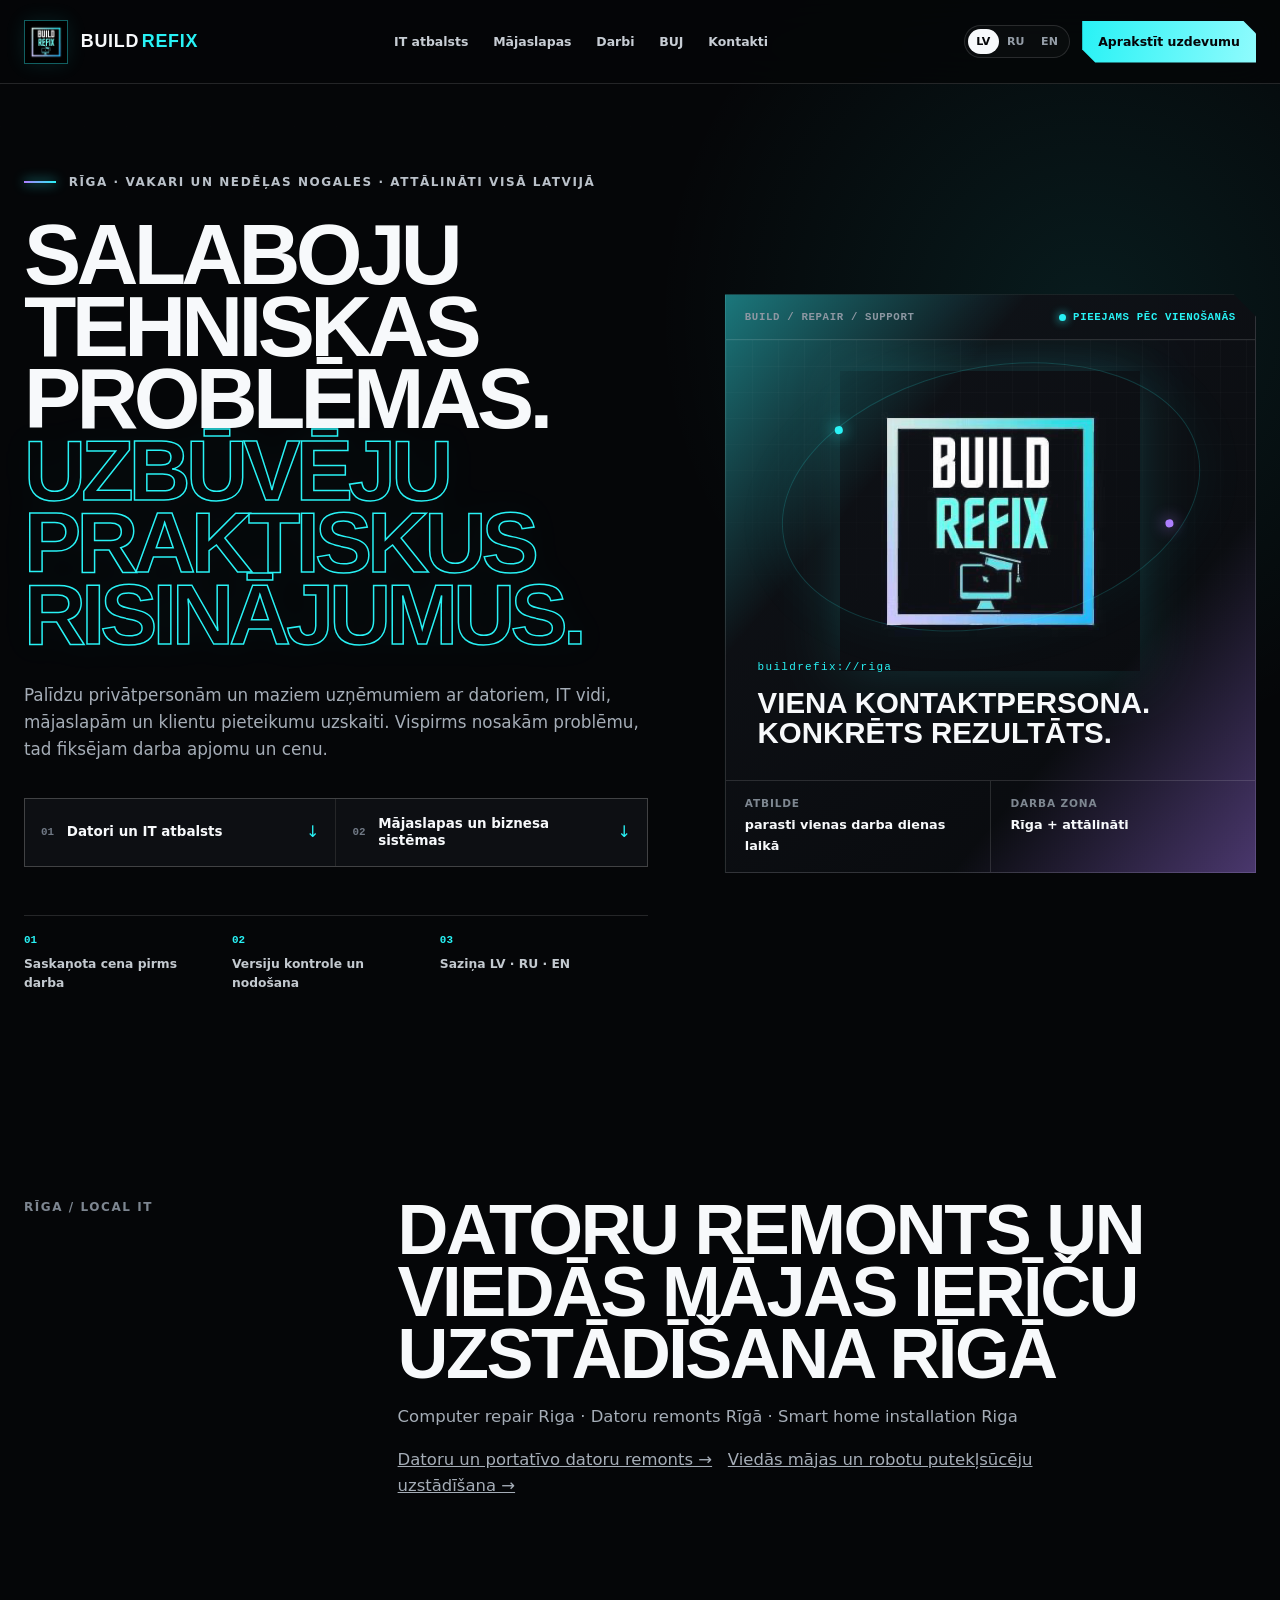
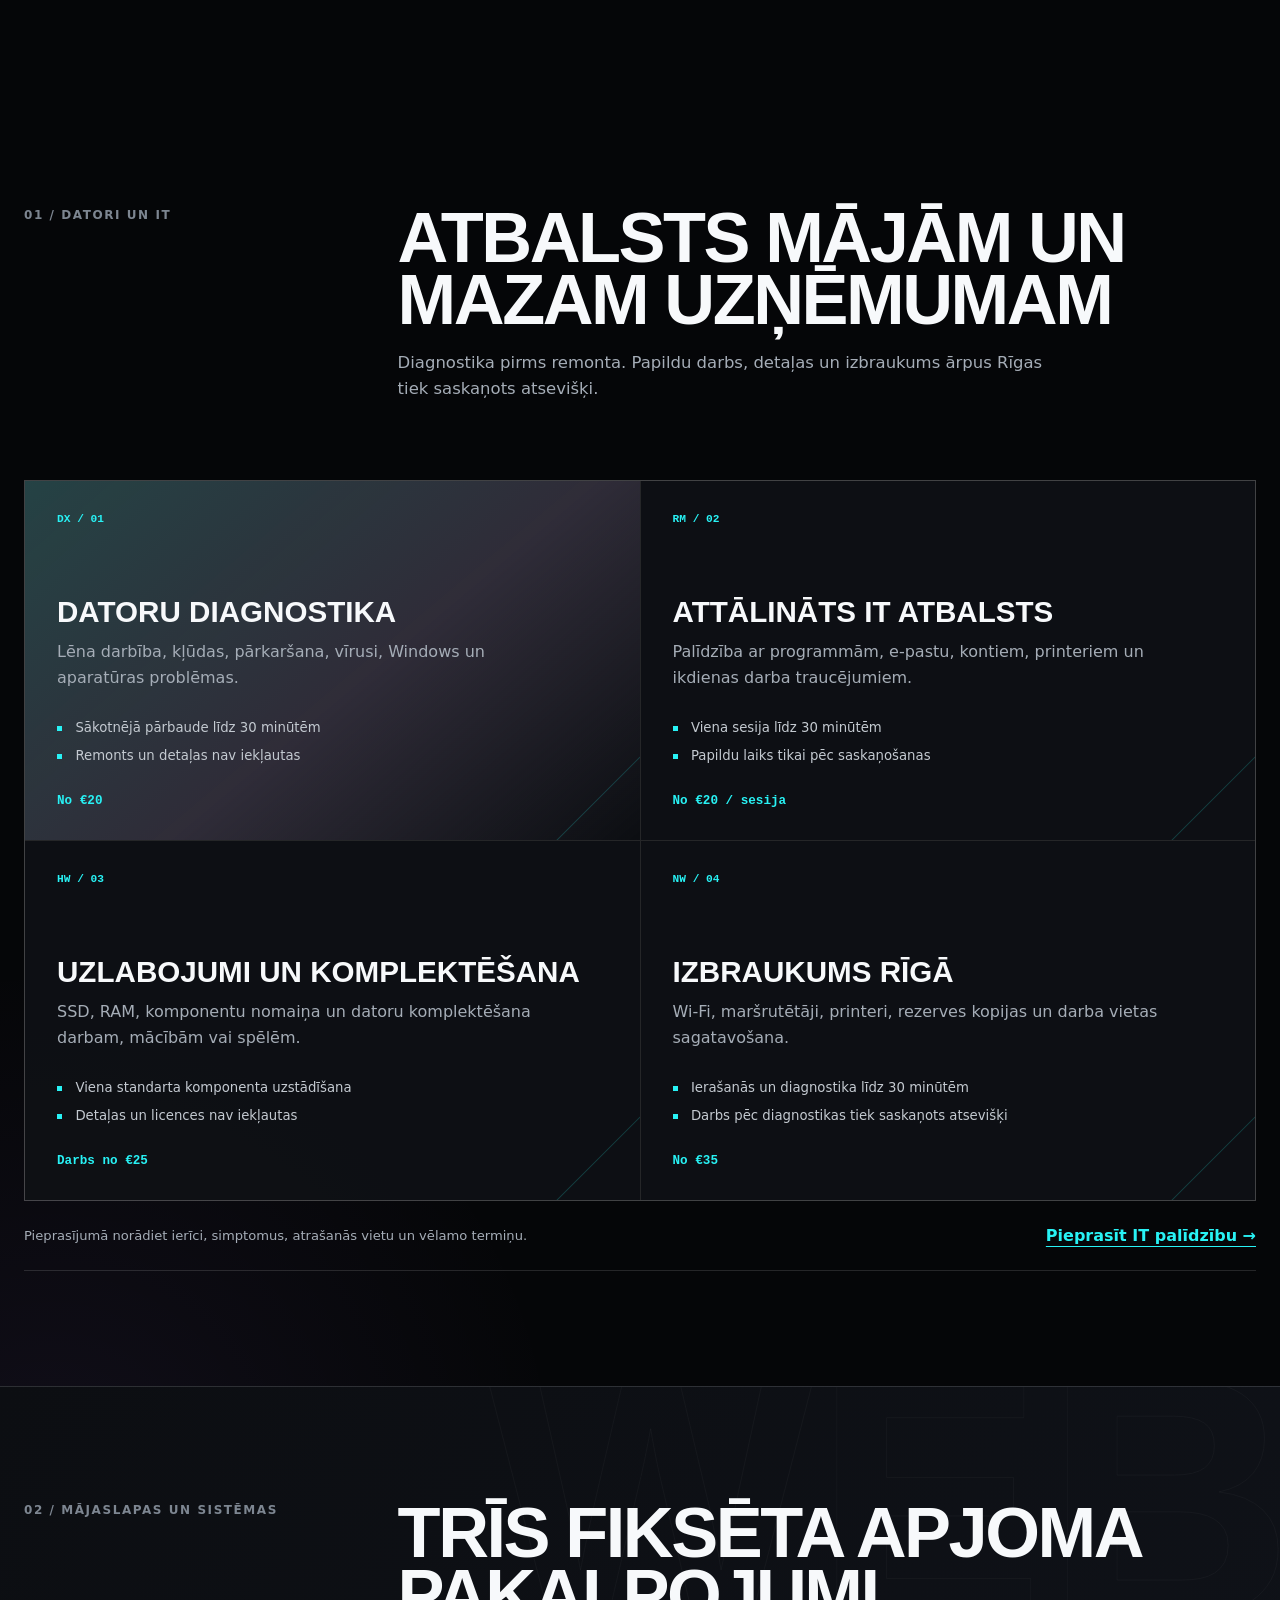
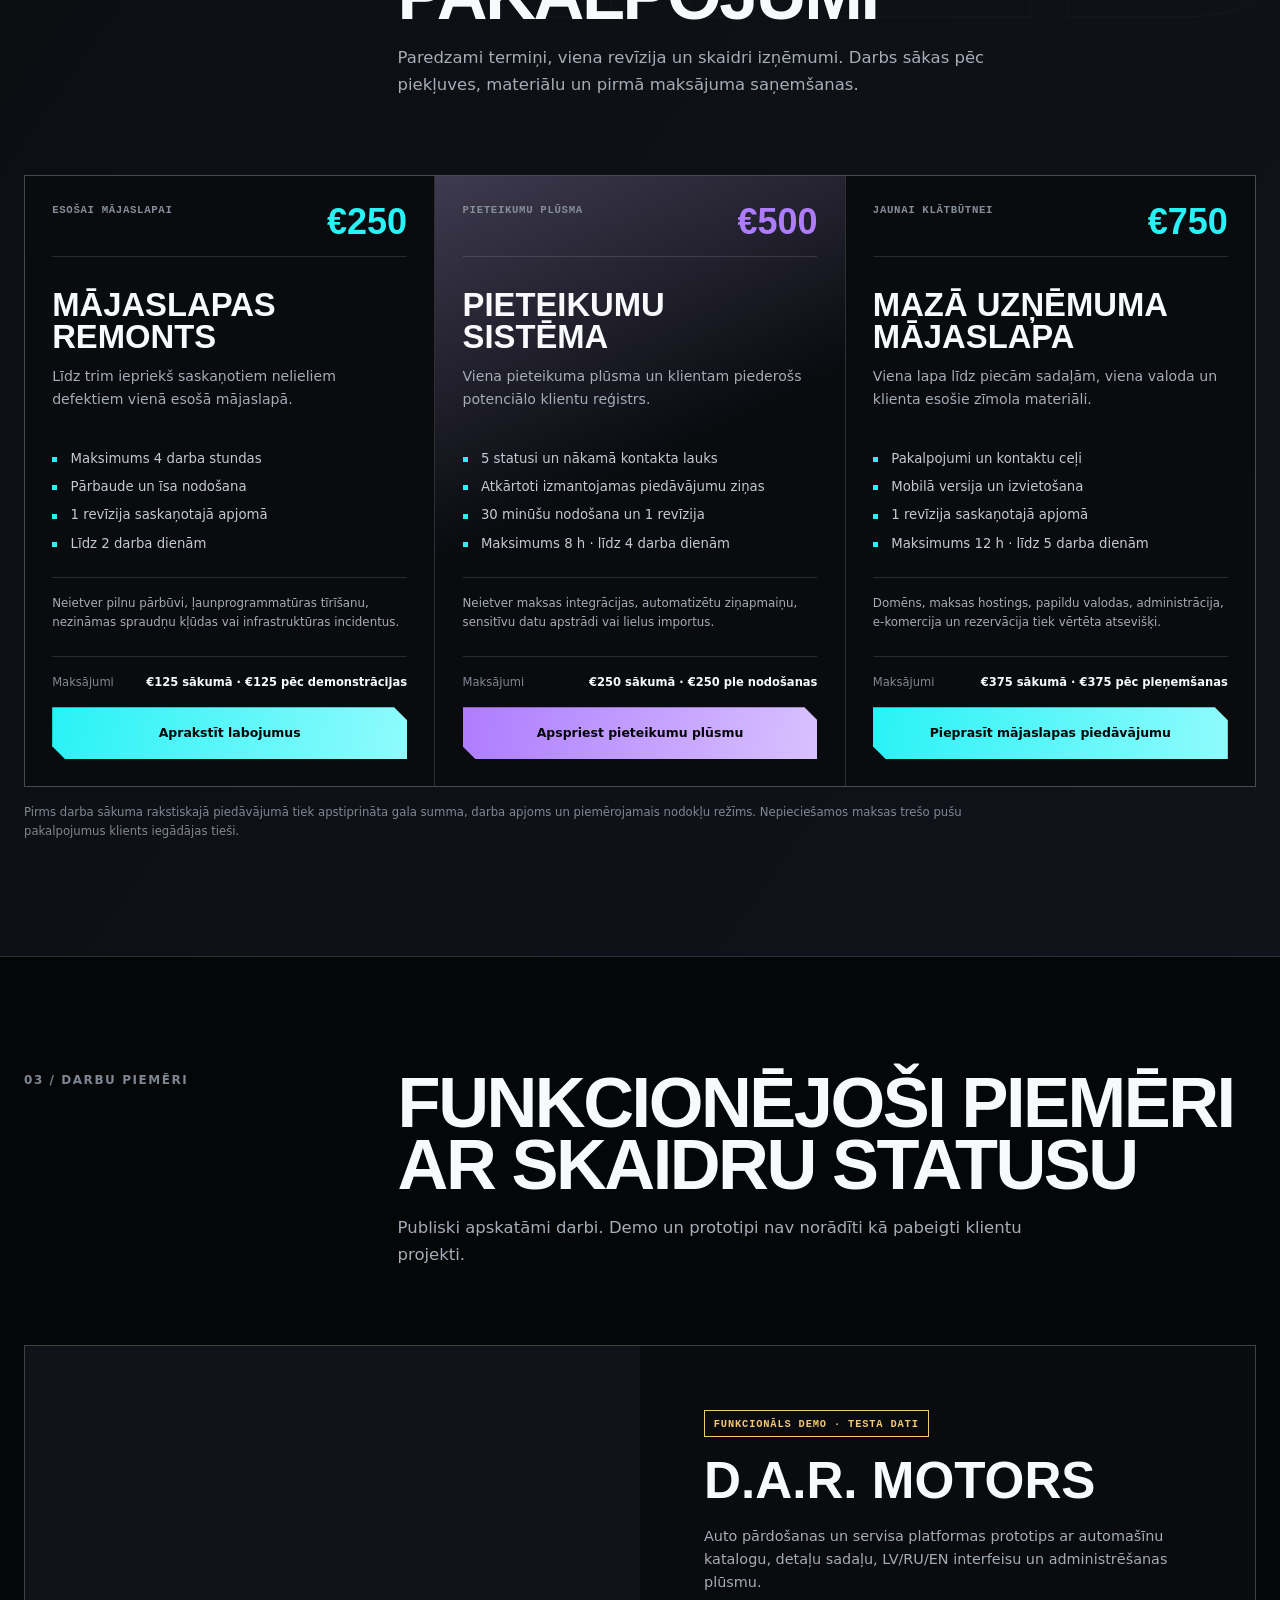
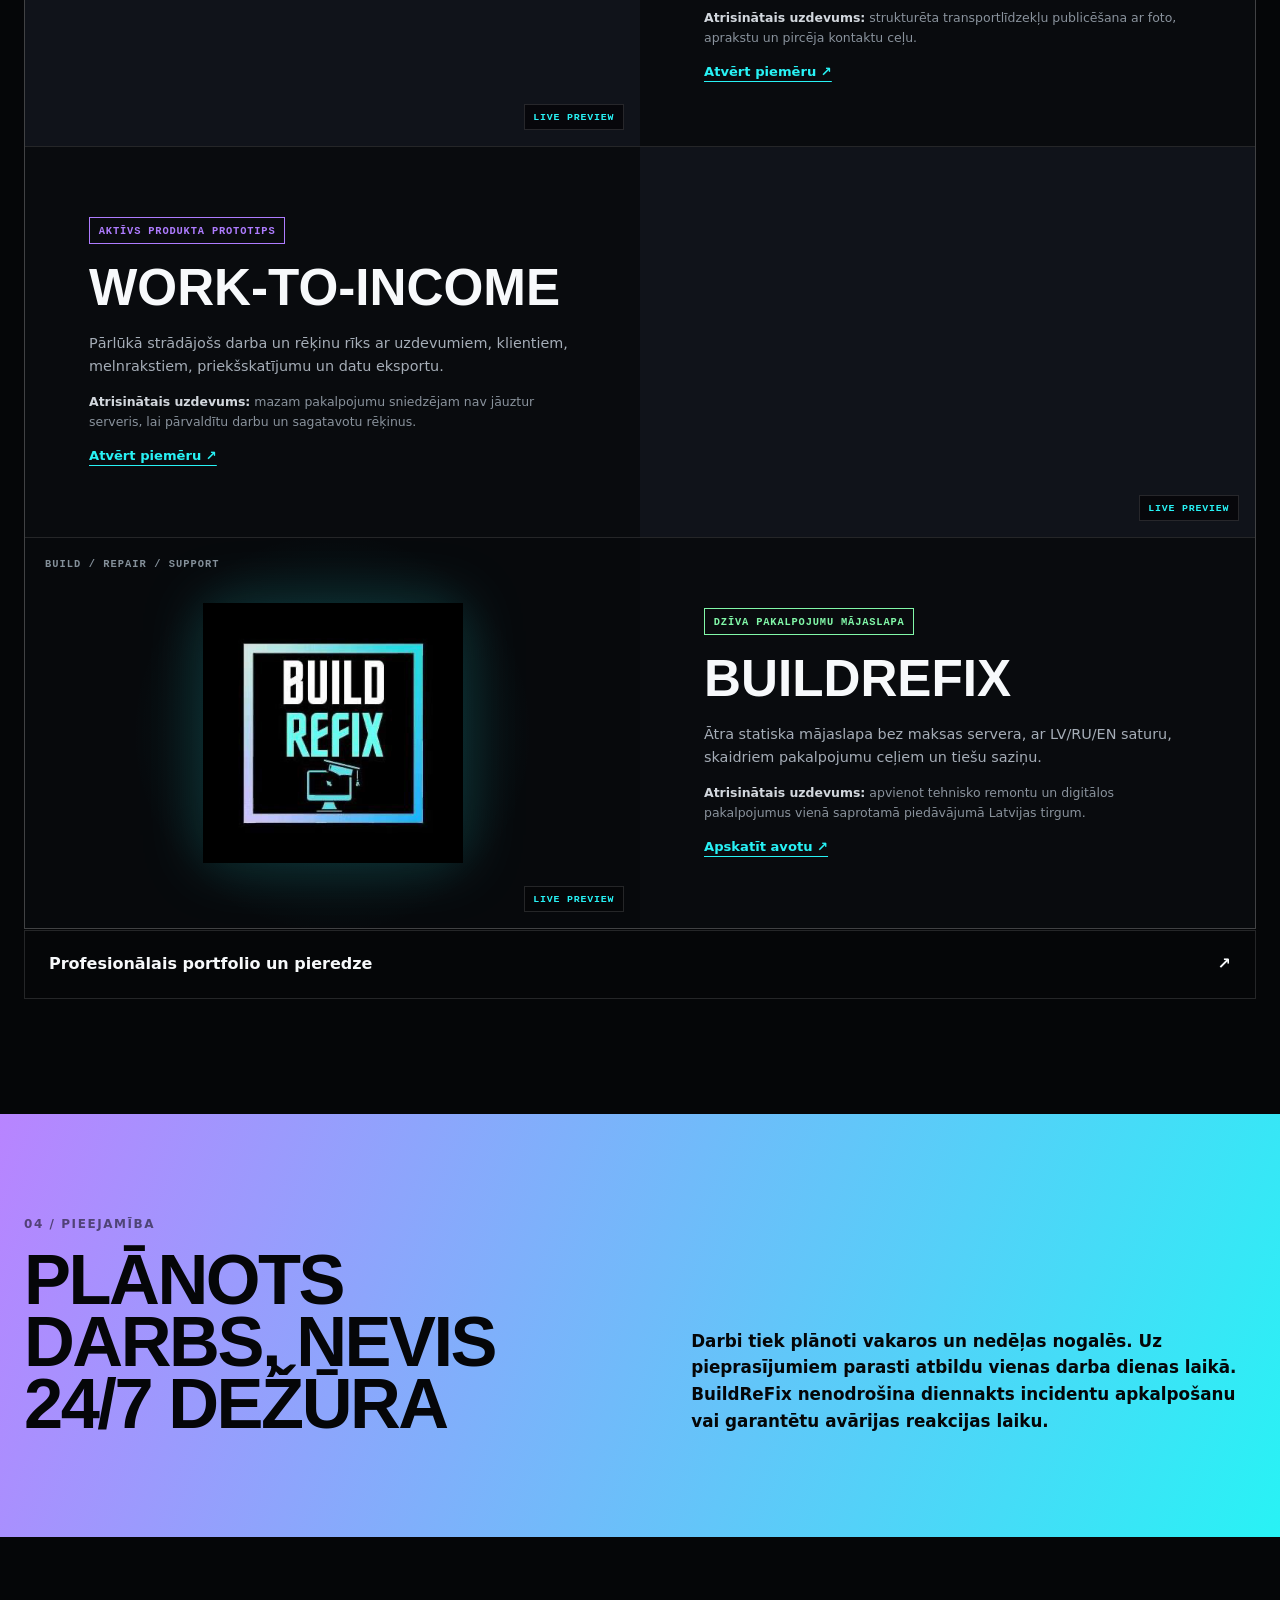
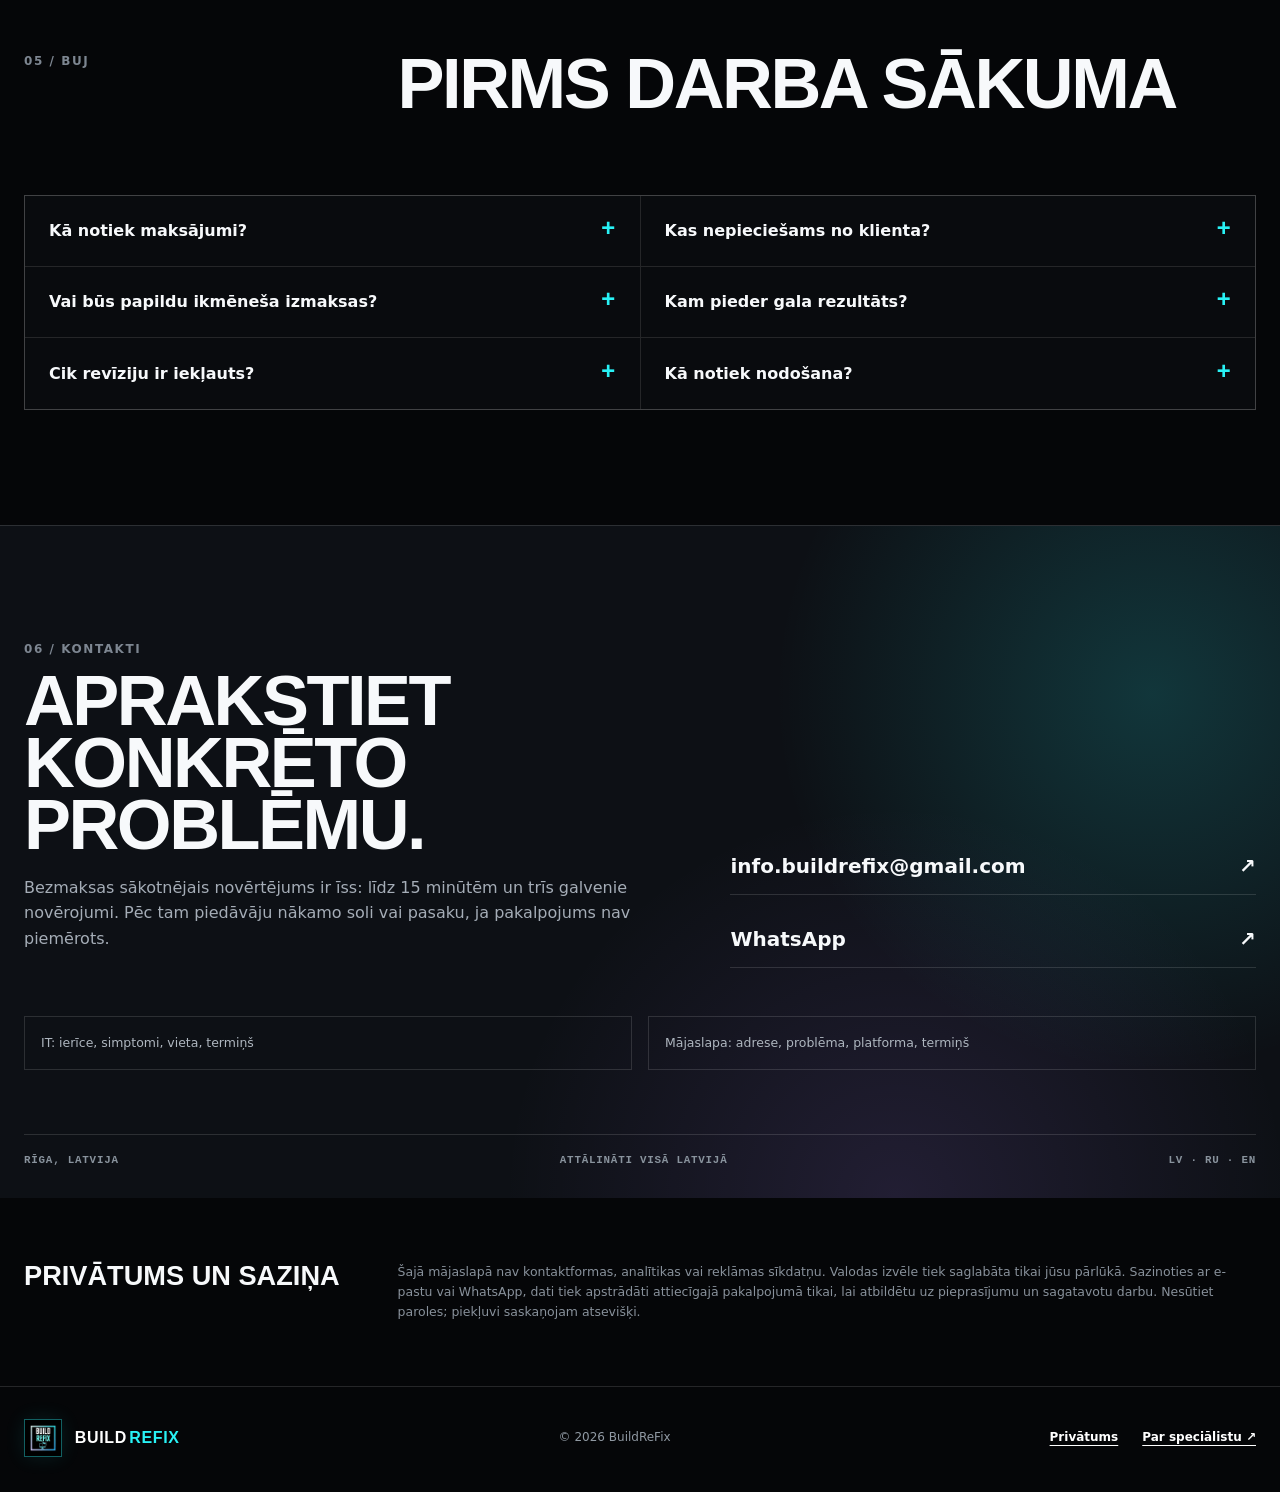
==== commit bdacff8d: "seo: improve homepage metadata and link local Riga services" ====
--- a/index.html
+++ b/index.html
@@ -4,8 +4,9 @@
   <meta charset="utf-8">
   <meta name="viewport" content="width=device-width, initial-scale=1">
   <meta name="theme-color" content="#050608">
-  <meta name="description" content="BuildReFix — datoru remonts, IT atbalsts, mājaslapu labošana un biznesa sistēmas Rīgā un attālināti visā Latvijā.">
-  <title>BuildReFix — IT atbalsts un mājaslapu risinājumi</title>
+  <meta name="description" content="BuildReFix — datoru remonts Rīgā, portatīvo datoru diagnostika, Wi-Fi un viedās mājas ierīču uzstādīšana. Computer repair and smart home setup in Riga.">
+  <title>Datoru remonts Rīgā un viedās mājas uzstādīšana | BuildReFix</title>
+  <link rel="canonical" href="https://romanmamrukov.github.io/buildrefix/">
   <link rel="icon" href="favicon.svg" type="image/svg+xml">
   <link rel="stylesheet" href="styles.css">
   <script src="script.js" defer></script>
@@ -79,6 +80,7 @@
       </div>
     </section>
 
+    <section class="section" id="local-services" aria-label="Pakalpojumi Rīgā"><div class="section-heading"><p class="section-index">RĪGA / LOCAL IT</p><div><h2>Datoru remonts un viedās mājas ierīču uzstādīšana Rīgā</h2><p>Computer repair Riga · Datoru remonts Rīgā · Smart home installation Riga</p><p><a href="computer-repair-riga/">Datoru un portatīvo datoru remonts →</a> &nbsp; <a href="smart-home-installation-riga/">Viedās mājas un robotu putekļsūcēju uzstādīšana →</a></p></div></div></section>
     <section class="section" id="it-support">
       <div class="section-heading">
         <p class="section-index">01 / <span data-i18n="itIndex">DATORI UN IT</span></p>
